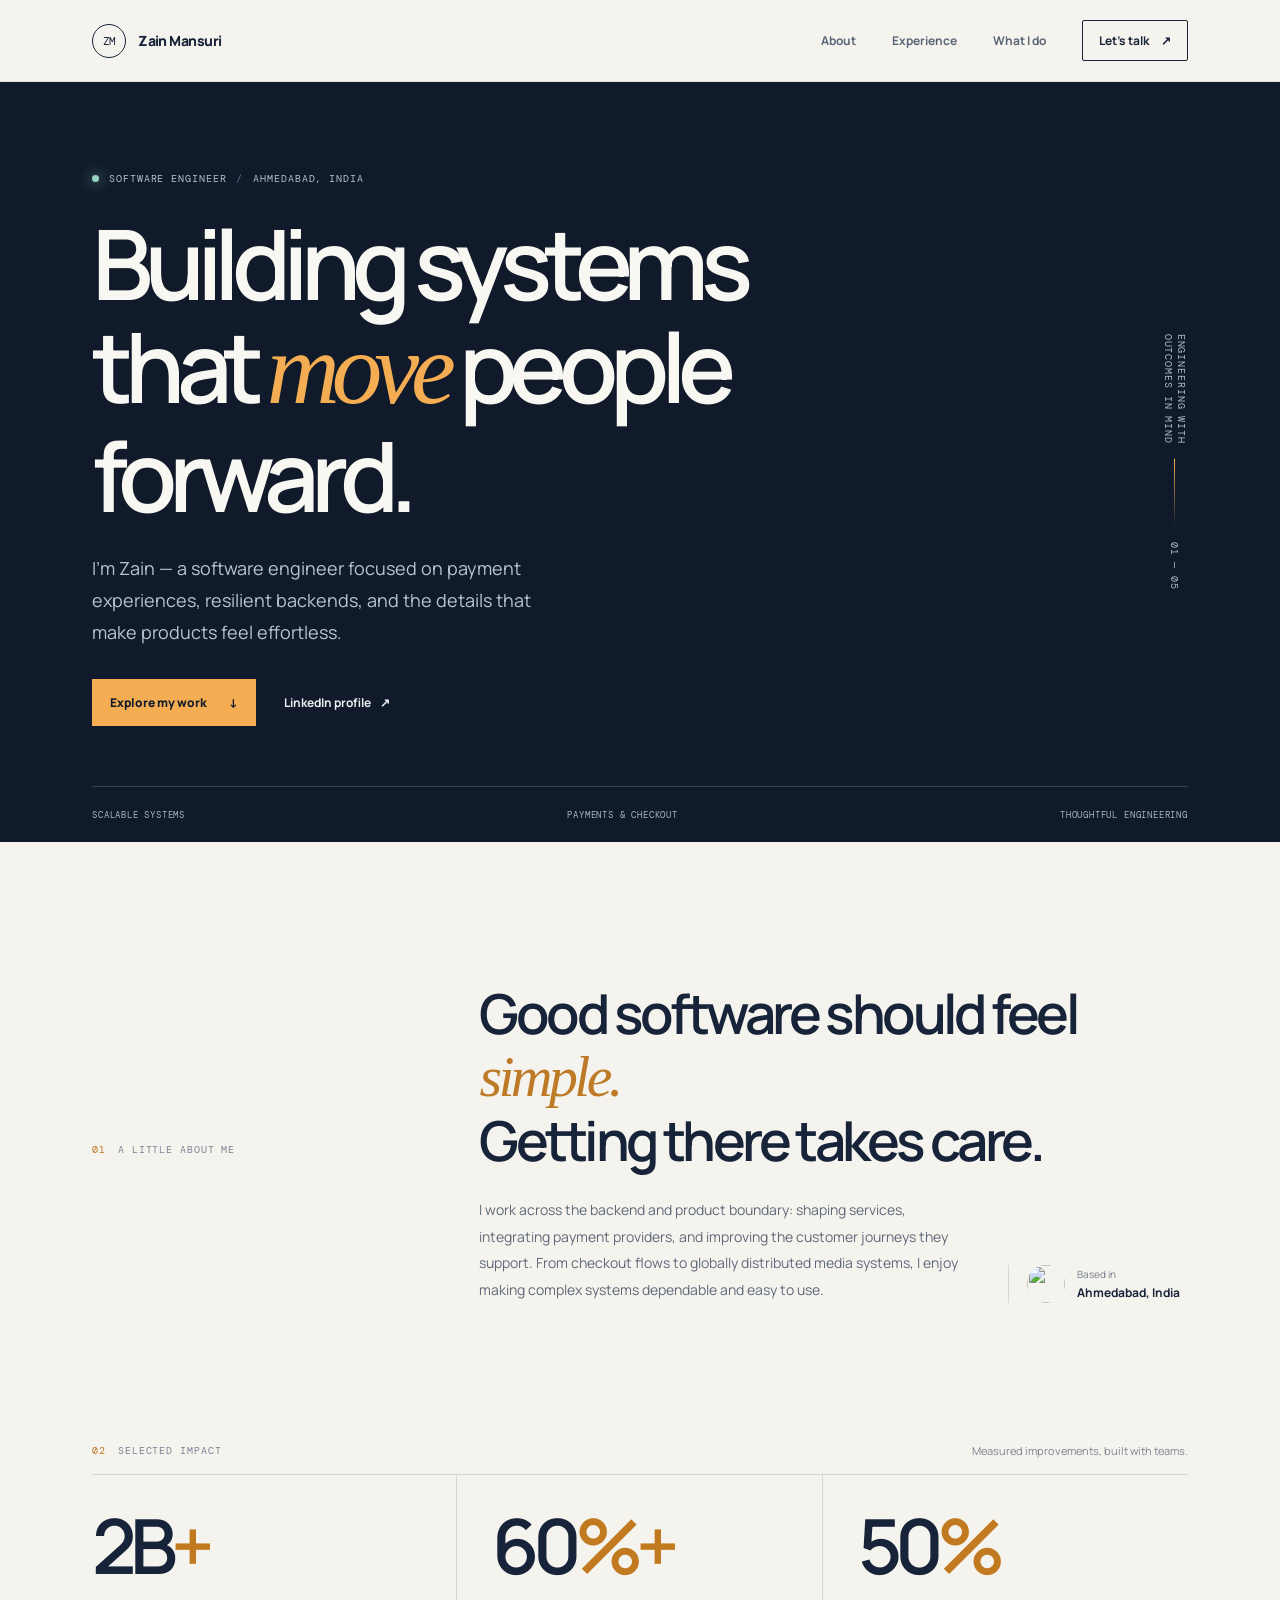
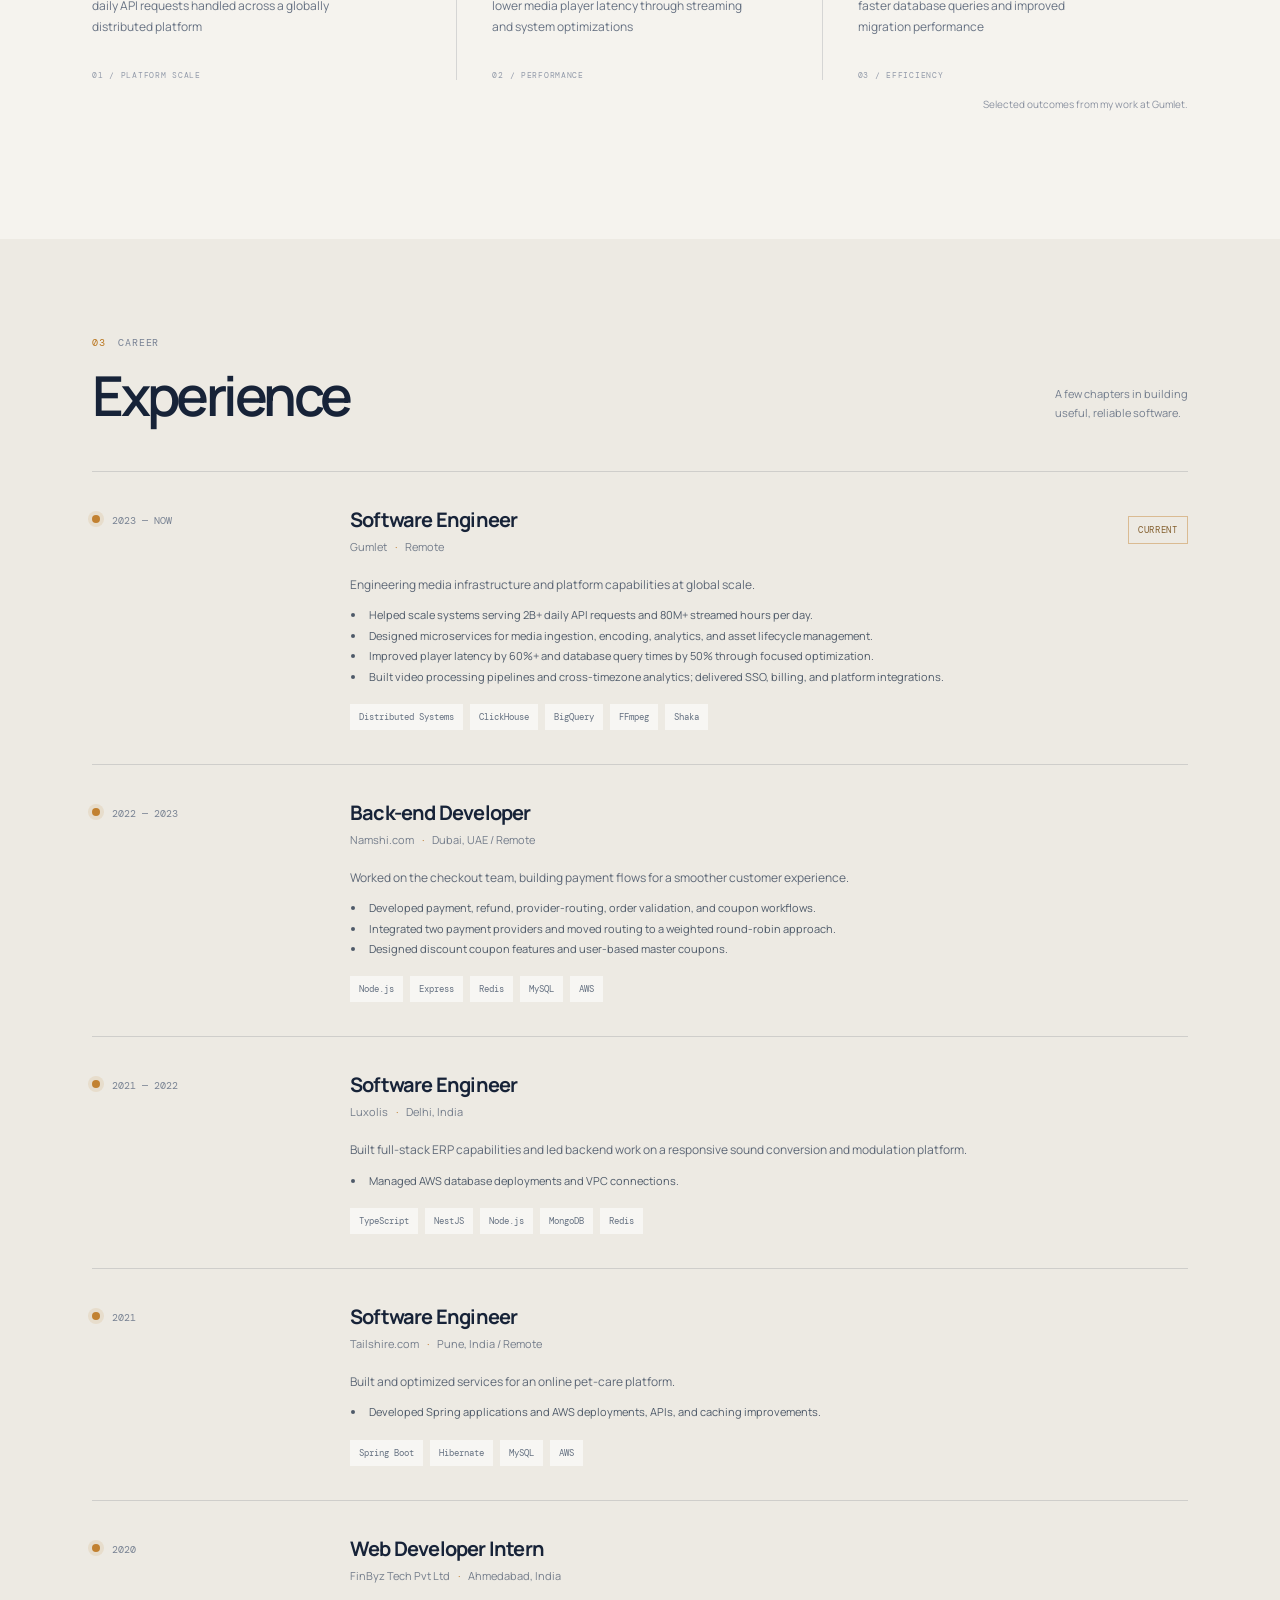
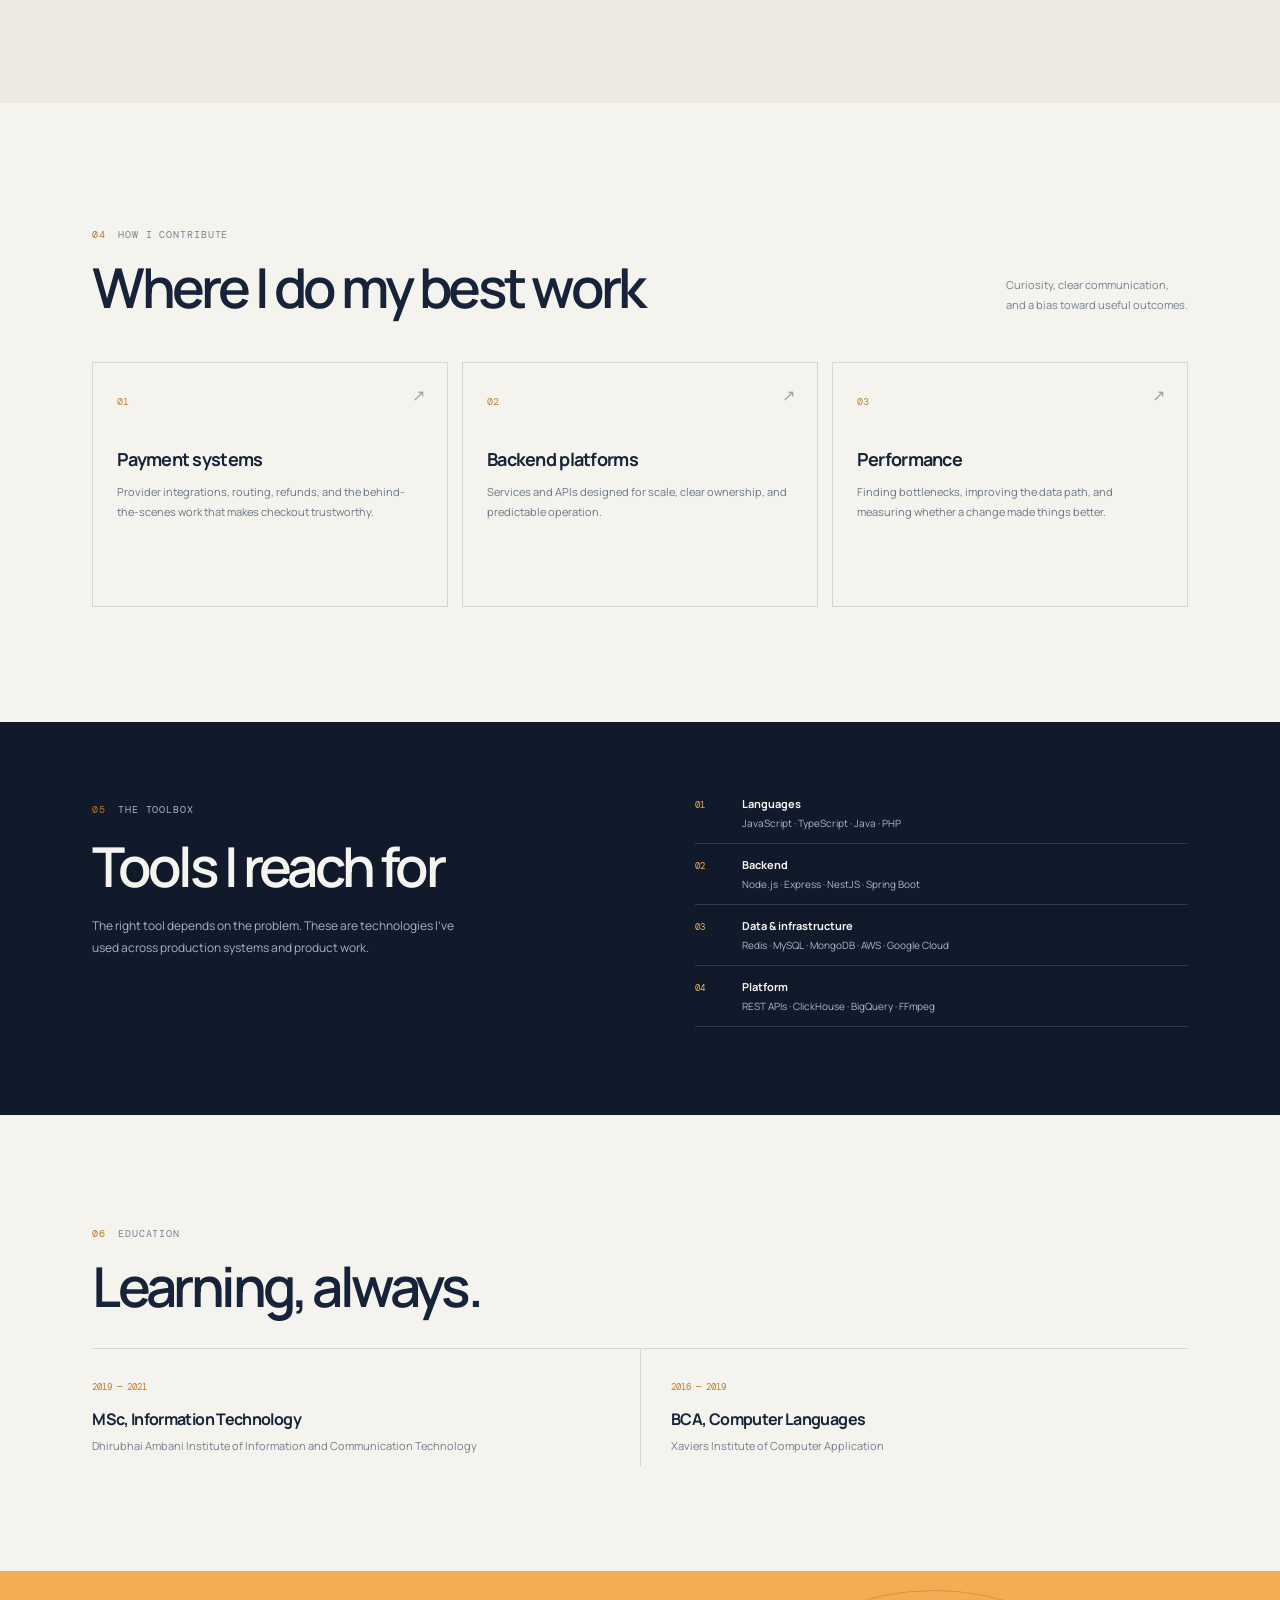
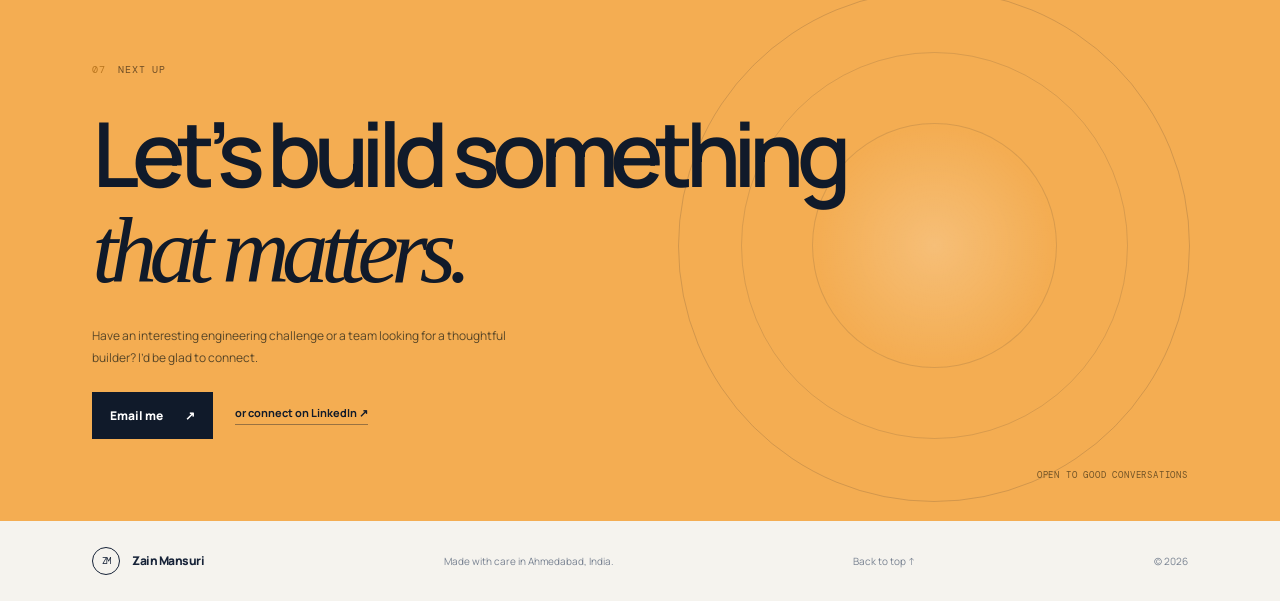
==== index.html @ dd0c5d72 "initial" ====
<!doctype html>
<html lang="en">
<head>
  <meta charset="utf-8">
  <meta name="viewport" content="width=device-width, initial-scale=1">
  <meta name="theme-color" content="#101a2a">
  <meta name="description" content="Zain Mansuri is a software engineer specializing in payment systems, checkout experiences, and scalable backend platforms.">
  <title>Zain Mansuri — Software Engineer</title>
  <link rel="preconnect" href="https://fonts.googleapis.com">
  <link rel="preconnect" href="https://fonts.gstatic.com" crossorigin>
  <link href="https://fonts.googleapis.com/css2?family=DM+Mono:wght@400;500&family=Manrope:wght@400;500;600;700;800&display=swap" rel="stylesheet">
  <link rel="stylesheet" href="style.css">
  <script src="script.js" defer></script>
</head>
<body>
  <a class="skip-link" href="#main">Skip to content</a>
  <header class="site-header">
    <a class="wordmark" href="#home" aria-label="Zain Mansuri, home"><span class="wordmark-mark">ZM</span><span>Zain Mansuri</span></a>
    <button class="menu-toggle" type="button" aria-label="Open navigation" aria-expanded="false" aria-controls="site-nav"><span></span><span></span></button>
    <nav class="site-nav" id="site-nav" aria-label="Main navigation">
      <a href="#about">About</a><a href="#experience">Experience</a><a href="#focus">What I do</a><a class="nav-contact" href="#contact">Let’s talk <span aria-hidden="true">↗</span></a>
    </nav>
  </header>

  <main id="main">
    <section class="hero" id="home">
      <div class="hero-art" aria-hidden="true"></div>
      <div class="hero-copy">
        <p class="eyebrow"><span class="status-dot"></span> SOFTWARE ENGINEER <span class="eyebrow-divider">/</span> AHMEDABAD, INDIA</p>
        <h1>Building systems<br>that <span class="accent-word">move</span> people<br>forward.</h1>
        <p class="hero-intro">I’m Zain — a software engineer focused on payment experiences, resilient backends, and the details that make products feel effortless.</p>
        <div class="hero-actions"><a class="button button-primary" href="#experience">Explore my work <span aria-hidden="true">↓</span></a><a class="text-link" href="https://www.linkedin.com/in/mansuri-zain/" target="_blank" rel="noreferrer">LinkedIn profile <span aria-hidden="true">↗</span></a></div>
      </div>
      <div class="hero-side-note" aria-hidden="true"><span>ENGINEERING WITH<br>OUTCOMES IN MIND</span><i></i><span>01 — 05</span></div>
      <div class="hero-bottom"><span>SCALABLE SYSTEMS</span><span>PAYMENTS & CHECKOUT</span><span>THOUGHTFUL ENGINEERING</span></div>
    </section>

    <section class="intro-section section-wrap" id="about">
      <div class="section-label"><span>01</span> A LITTLE ABOUT ME</div>
      <div class="intro-content">
        <h2>Good software should feel <span>simple.</span><br>Getting there takes care.</h2>
        <div class="intro-lower"><p>I work across the backend and product boundary: shaping services, integrating payment providers, and improving the customer journeys they support. From checkout flows to globally distributed media systems, I enjoy making complex systems dependable and easy to use.</p><div class="location-card"><img class="avatar-icon" src="images/avatar.svg" alt=""><span class="location-icon" aria-hidden="true">⌖</span><span>Based in<br><strong>Ahmedabad, India</strong></span></div></div>
      </div>
    </section>

    <section class="impact-section section-wrap" aria-label="Selected impact">
      <div class="impact-heading"><span class="section-label"><span>02</span> SELECTED IMPACT</span><span class="impact-caption">Measured improvements, built with teams.</span></div>
      <div class="impact-grid">
        <article class="impact-card"><span class="impact-number">2B<span>+</span></span><p>daily API requests handled across a globally distributed platform</p><span class="impact-index">01 / PLATFORM SCALE</span></article>
        <article class="impact-card"><span class="impact-number">60<span>%+</span></span><p>lower media player latency through streaming and system optimizations</p><span class="impact-index">02 / PERFORMANCE</span></article>
        <article class="impact-card"><span class="impact-number">50<span>%</span></span><p>faster database queries and improved migration performance</p><span class="impact-index">03 / EFFICIENCY</span></article>
      </div>
      <p class="impact-footnote">Selected outcomes from my work at Gumlet.</p>
    </section>

    <section class="experience-section section-wrap" id="experience">
      <div class="section-heading"><div><span class="section-label"><span>03</span> CAREER</span><h2>Experience</h2></div><p>A few chapters in building<br>useful, reliable software.</p></div>
      <div class="timeline">
        <article class="role-card role-current reveal"><div class="role-date"><span class="timeline-dot"></span>2023 — NOW</div><div class="role-main"><div class="role-title-row"><div><h3>Software Engineer</h3><p class="role-company">Gumlet <span>·</span> Remote</p></div><span class="role-tag">CURRENT</span></div><p class="role-summary">Engineering media infrastructure and platform capabilities at global scale.</p><ul><li>Helped scale systems serving 2B+ daily API requests and 80M+ streamed hours per day.</li><li>Designed microservices for media ingestion, encoding, analytics, and asset lifecycle management.</li><li>Improved player latency by 60%+ and database query times by 50% through focused optimization.</li><li>Built video processing pipelines and cross-timezone analytics; delivered SSO, billing, and platform integrations.</li></ul><div class="tag-list"><span>Distributed Systems</span><span>ClickHouse</span><span>BigQuery</span><span>FFmpeg</span><span>Shaka</span></div></div></article>
        <article class="role-card reveal"><div class="role-date"><span class="timeline-dot"></span>2022 — 2023</div><div class="role-main"><div class="role-title-row"><div><h3>Back-end Developer</h3><p class="role-company">Namshi.com <span>·</span> Dubai, UAE / Remote</p></div></div><p class="role-summary">Worked on the checkout team, building payment flows for a smoother customer experience.</p><ul><li>Developed payment, refund, provider-routing, order validation, and coupon workflows.</li><li>Integrated two payment providers and moved routing to a weighted round-robin approach.</li><li>Designed discount coupon features and user-based master coupons.</li></ul><div class="tag-list"><span>Node.js</span><span>Express</span><span>Redis</span><span>MySQL</span><span>AWS</span></div></div></article>
        <article class="role-card reveal"><div class="role-date"><span class="timeline-dot"></span>2021 — 2022</div><div class="role-main"><div class="role-title-row"><div><h3>Software Engineer</h3><p class="role-company">Luxolis <span>·</span> Delhi, India</p></div></div><p class="role-summary">Built full-stack ERP capabilities and led backend work on a responsive sound conversion and modulation platform.</p><ul><li>Managed AWS database deployments and VPC connections.</li></ul><div class="tag-list"><span>TypeScript</span><span>NestJS</span><span>Node.js</span><span>MongoDB</span><span>Redis</span></div></div></article>
        <article class="role-card reveal"><div class="role-date"><span class="timeline-dot"></span>2021</div><div class="role-main"><div class="role-title-row"><div><h3>Software Engineer</h3><p class="role-company">Tailshire.com <span>·</span> Pune, India / Remote</p></div></div><p class="role-summary">Built and optimized services for an online pet-care platform.</p><ul><li>Developed Spring applications and AWS deployments, APIs, and caching improvements.</li></ul><div class="tag-list"><span>Spring Boot</span><span>Hibernate</span><span>MySQL</span><span>AWS</span></div></div></article>
        <article class="role-card role-last reveal"><div class="role-date"><span class="timeline-dot"></span>2020</div><div class="role-main"><div class="role-title-row"><div><h3>Web Developer Intern</h3><p class="role-company">FinByz Tech Pvt Ltd <span>·</span> Ahmedabad, India</p></div></div></div></article>
      </div>
    </section>

    <section class="focus-section section-wrap" id="focus">
      <div class="section-heading"><div><span class="section-label"><span>04</span> HOW I CONTRIBUTE</span><h2>Where I do my best work</h2></div><p>Curiosity, clear communication,<br>and a bias toward useful outcomes.</p></div>
      <div class="focus-grid">
        <article class="focus-card reveal"><span class="focus-icon">01</span><h3>Payment systems</h3><p>Provider integrations, routing, refunds, and the behind-the-scenes work that makes checkout trustworthy.</p><span class="focus-arrow" aria-hidden="true">↗</span></article>
        <article class="focus-card reveal"><span class="focus-icon">02</span><h3>Backend platforms</h3><p>Services and APIs designed for scale, clear ownership, and predictable operation.</p><span class="focus-arrow" aria-hidden="true">↗</span></article>
        <article class="focus-card reveal"><span class="focus-icon">03</span><h3>Performance</h3><p>Finding bottlenecks, improving the data path, and measuring whether a change made things better.</p><span class="focus-arrow" aria-hidden="true">↗</span></article>
      </div>
    </section>

    <section class="toolbox-section section-wrap">
      <div class="toolbox-copy"><span class="section-label"><span>05</span> THE TOOLBOX</span><h2>Tools I reach for</h2><p>The right tool depends on the problem. These are technologies I’ve used across production systems and product work.</p></div>
      <div class="toolbox-list"><div><span>01</span><strong>Languages</strong><p>JavaScript · TypeScript · Java · PHP</p></div><div><span>02</span><strong>Backend</strong><p>Node.js · Express · NestJS · Spring Boot</p></div><div><span>03</span><strong>Data & infrastructure</strong><p>Redis · MySQL · MongoDB · AWS · Google Cloud</p></div><div><span>04</span><strong>Platform</strong><p>REST APIs · ClickHouse · BigQuery · FFmpeg</p></div></div>
    </section>

    <section class="education-section section-wrap"><div class="section-heading"><div><span class="section-label"><span>06</span> EDUCATION</span><h2>Learning, always.</h2></div></div><div class="education-grid"><article><span class="education-years">2019 — 2021</span><h3>MSc, Information Technology</h3><p>Dhirubhai Ambani Institute of Information and Communication Technology</p></article><article><span class="education-years">2016 — 2019</span><h3>BCA, Computer Languages</h3><p>Xaviers Institute of Computer Application</p></article></div></section>

    <section class="contact-section section-wrap" id="contact"><div class="contact-orbit" aria-hidden="true"></div><span class="section-label"><span>07</span> NEXT UP</span><h2>Let’s build something<br><span>that matters.</span></h2><p>Have an interesting engineering challenge or a team looking for a thoughtful builder? I’d be glad to connect.</p><div class="contact-actions"><a class="button button-light" href="mailto:zainmansuri7@outlook.com">Email me <span aria-hidden="true">↗</span></a><a class="contact-linkedin" href="https://www.linkedin.com/in/mansuri-zain/" target="_blank" rel="noreferrer">or connect on LinkedIn ↗</a></div><span class="contact-note">OPEN TO GOOD CONVERSATIONS</span></section>
  </main>
  <footer class="site-footer"><a class="wordmark" href="#home"><span class="wordmark-mark">ZM</span><span>Zain Mansuri</span></a><p>Made with care in Ahmedabad, India.</p><a href="#home" class="back-top">Back to top ↑</a><span class="footer-year">© <span id="year">2026</span></span></footer>
</body>
</html>
---- style.css ----
:root{--ink:#172338;--navy:#101a2a;--navy-2:#19283c;--paper:#f5f3ee;--white:#fff;--muted:#687386;--line:rgba(23,35,56,.14);--amber:#f4ad52;--mint:#99d5c4;--serif:Georgia,'Times New Roman',serif;--sans:'Manrope',Arial,sans-serif;--mono:'DM Mono',monospace;--gutter:clamp(24px,7.2vw,112px);--max:1380px}*{box-sizing:border-box}html{scroll-behavior:smooth;scroll-padding-top:88px}body{margin:0;background:var(--paper);color:var(--ink);font-family:var(--sans);-webkit-font-smoothing:antialiased}a{color:inherit}.skip-link{position:absolute;top:-60px;left:20px;background:var(--white);padding:12px;z-index:50}.skip-link:focus{top:12px}.site-header{height:82px;padding:0 var(--gutter);display:flex;align-items:center;justify-content:space-between;background:rgba(245,243,238,.96);position:sticky;top:0;z-index:20;border-bottom:1px solid rgba(23,35,56,.08);backdrop-filter:blur(12px)}.wordmark{display:inline-flex;align-items:center;gap:12px;text-decoration:none;font-size:14px;font-weight:800;letter-spacing:-.04em}.wordmark-mark{width:34px;height:34px;border:1px solid var(--ink);display:grid;place-items:center;font:11px var(--mono);letter-spacing:-.1em;border-radius:50%}.site-nav{display:flex;align-items:center;gap:36px}.site-nav a{text-decoration:none;font-size:12px;font-weight:700;color:#596476;transition:color .2s}.site-nav a:hover,.text-link:hover{color:#b66c16}.site-nav .nav-contact{color:var(--ink);border:1px solid var(--ink);padding:11px 16px;border-radius:2px}.nav-contact span{margin-left:10px}.menu-toggle{display:none}.hero{background:var(--navy);color:#f8f7f1;min-height:min(760px,calc(100svh - 82px));position:relative;overflow:hidden;display:flex;align-items:center;padding:90px var(--gutter) 116px}.hero-art{position:absolute;inset:0 0 0 49%;background:url('images/hero-art.svg') center/cover no-repeat;opacity:.87;mask-image:linear-gradient(90deg,transparent 0%,#000 20%);pointer-events:none}.hero:after{content:"";position:absolute;inset:0;background:linear-gradient(90deg,var(--navy) 0%,rgba(16,26,42,.96) 37%,rgba(16,26,42,.1) 100%);pointer-events:none}.hero-copy{position:relative;z-index:1;max-width:770px}.eyebrow,.section-label,.impact-index,.hero-bottom,.hero-side-note,.contact-note{font:10px var(--mono);letter-spacing:.09em}.eyebrow{color:#b7c0cb;display:flex;align-items:center;gap:10px;margin:0 0 30px}.status-dot{width:7px;height:7px;background:var(--mint);border-radius:50%;box-shadow:0 0 14px #99d5c4;animation:pulse 2s infinite}.eyebrow-divider{color:#637388}.hero h1{font-size:clamp(54px,7.6vw,104px);line-height:.99;letter-spacing:-.085em;font-weight:600;margin:0;max-width:790px}.accent-word{font:italic 1.04em var(--serif);font-weight:400;color:var(--amber);letter-spacing:-.08em}.hero-intro{color:#bac3d0;font-size:clamp(15px,1.45vw,18px);line-height:1.8;max-width:480px;margin:28px 0 30px}.hero-actions{display:flex;align-items:center;gap:28px}.button{display:inline-flex;align-items:center;gap:22px;text-decoration:none;padding:15px 18px;font-size:12px;font-weight:800;transition:transform .22s,background .22s}.button:hover{transform:translateY(-3px)}.button-primary{color:var(--navy);background:var(--amber)}.button-primary:hover{background:#ffc274}.text-link{font-size:12px;font-weight:700;color:#edf0f2;text-decoration:none}.text-link span{margin-left:7px}.hero-side-note{position:absolute;z-index:2;right:var(--gutter);top:50%;transform:translateY(-50%);color:#aeb8c5;writing-mode:vertical-rl;display:flex;gap:15px;align-items:center}.hero-side-note i{height:68px;width:1px;background:linear-gradient(var(--amber),transparent)}.hero-bottom{position:absolute;left:var(--gutter);right:var(--gutter);bottom:0;border-top:1px solid rgba(255,255,255,.17);height:56px;display:flex;align-items:center;justify-content:space-between;color:#abb6c4;font-size:9px;z-index:3}.section-wrap{padding-left:var(--gutter);padding-right:var(--gutter);max-width:calc(var(--max) + var(--gutter)*2);margin-left:auto;margin-right:auto}.section-label{display:inline-flex;align-items:center;gap:12px;color:#788294}.section-label>span:first-child{color:#ba761f}.intro-section{padding-top:clamp(90px,11vw,150px);padding-bottom:110px;display:grid;grid-template-columns:1fr 2.1fr;gap:50px}.intro-section>.section-label{padding-top:12px}.intro-content h2,.section-heading h2,.toolbox-copy h2{font-size:clamp(34px,4.3vw,58px);line-height:1.12;letter-spacing:-.065em;font-weight:600;margin:0}.intro-content h2 span{font:italic 1.05em var(--serif);color:#bd7a27}.intro-lower{display:grid;grid-template-columns:minmax(0,580px) auto;align-items:end;gap:40px;margin-top:25px}.intro-lower>p{font-size:14px;line-height:1.9;color:#5f6979;margin:0}.location-card{border-left:1px solid var(--line);padding-left:18px;display:flex;align-items:center;gap:12px;min-width:180px;color:#727e8d;font-size:10px;line-height:1.7}.avatar-icon{width:38px;height:38px;border-radius:50%;flex:none}.location-icon{display:none}.location-card strong{font-size:12px;color:var(--ink)}.location-icon{font-size:25px;color:#bc7826}.impact-section{padding-top:30px;padding-bottom:clamp(82px,10vw,128px)}.impact-heading{display:flex;align-items:center;justify-content:space-between;border-bottom:1px solid var(--line);padding-bottom:16px}.impact-caption{font-size:11px;color:#7c8491}.impact-grid{display:grid;grid-template-columns:repeat(3,1fr)}.impact-card{padding:32px 35px 21px 0;min-height:205px;border-right:1px solid var(--line);position:relative}.impact-card+.impact-card{padding-left:35px}.impact-card:last-child{border:0}.impact-number{font-size:clamp(48px,6vw,76px);font-weight:600;letter-spacing:-.09em;line-height:1}.impact-number span{color:#c27a20}.impact-card p{font-size:12px;line-height:1.7;color:#677283;max-width:260px;margin:13px 0 0}.impact-index{position:absolute;bottom:0;left:0;color:#939baa;font-size:8px}.impact-card+.impact-card .impact-index{left:35px}.impact-footnote{text-align:right;font-size:10px;color:#8b92a0;margin:17px 0 0}.experience-section{padding-top:90px;padding-bottom:120px;background:#edeae3;max-width:none}.experience-section>*{max-width:var(--max);margin-left:auto;margin-right:auto}.section-heading{display:flex;align-items:end;justify-content:space-between;margin-bottom:44px}.section-heading h2{margin-top:14px}.section-heading>p{font-size:11px;line-height:1.8;color:#747e8e;margin:0 0 4px}.timeline{border-top:1px solid var(--line)}.role-card{display:grid;grid-template-columns:minmax(140px,.68fr) 2.5fr;gap:30px;padding:34px 0;border-bottom:1px solid var(--line)}.role-date{font:10px var(--mono);color:#798393;display:flex;align-items:flex-start;gap:12px;padding-top:8px}.timeline-dot{width:8px;height:8px;display:block;background:#c28130;border-radius:50%;box-shadow:0 0 0 4px rgba(194,129,48,.13);margin-top:1px}.role-title-row{display:flex;align-items:center;justify-content:space-between}.role-title-row h3,.education-grid h3{font-size:20px;letter-spacing:-.04em;margin:0;font-weight:700}.role-company{margin:6px 0 0;color:#747d8b;font-size:11px}.role-company span{padding:0 6px;color:#bc7b2c}.role-tag{font:9px var(--mono);letter-spacing:.08em;color:#84602f;border:1px solid rgba(194,129,48,.45);padding:7px 9px}.role-summary{font-size:12px;color:#5e6877;margin:21px 0 10px;line-height:1.7}.role-main ul{padding-left:16px;margin:0;color:#4e5a69;font-size:11px;line-height:1.85}.role-main li{padding-left:3px}.tag-list{display:flex;flex-wrap:wrap;gap:7px;margin-top:17px}.tag-list span{font:9px var(--mono);color:#657181;background:rgba(255,255,255,.57);padding:7px 9px}.role-last{padding-bottom:0;border-bottom:0}.focus-section{padding-top:118px;padding-bottom:115px}.focus-grid{display:grid;grid-template-columns:repeat(3,1fr);gap:14px}.focus-card{min-height:245px;padding:25px 24px;border:1px solid var(--line);position:relative;transition:transform .25s,border-color .25s,background .25s}.focus-card:hover{transform:translateY(-5px);border-color:#c58b48;background:rgba(255,255,255,.45)}.focus-icon{font:10px var(--mono);color:#c28232}.focus-card h3{font-size:18px;letter-spacing:-.04em;margin:37px 0 10px}.focus-card p{max-width:300px;font-size:11px;color:#697585;line-height:1.8}.focus-arrow{position:absolute;right:22px;top:21px;color:#9ba2ad}.toolbox-section{padding-top:74px;padding-bottom:88px;background:var(--navy);color:#f5f4ef;max-width:none;display:grid;grid-template-columns:1fr 1fr;gap:10%;align-items:start}.toolbox-section>*{max-width:var(--max)}.toolbox-copy .section-label{color:#aab3c0}.toolbox-copy h2{margin-top:18px}.toolbox-copy>p{max-width:390px;color:#aab3c0;font-size:12px;line-height:1.8;margin-top:17px}.toolbox-list>div{display:grid;grid-template-columns:32px 1fr;column-gap:15px;padding:13px 0;border-bottom:1px solid rgba(255,255,255,.14)}.toolbox-list>div:first-child{padding-top:0}.toolbox-list>div>span{grid-row:span 2;color:var(--amber);font:9px var(--mono);padding-top:3px}.toolbox-list strong{font-size:11px}.toolbox-list p{color:#aeb8c6;font-size:10px;margin:5px 0 0}.education-section{padding-top:105px;padding-bottom:105px}.education-section .section-heading{margin-bottom:30px}.education-grid{display:grid;grid-template-columns:1fr 1fr;border-top:1px solid var(--line)}.education-grid article{padding:24px 30px 10px 0}.education-grid article+article{padding-left:30px;border-left:1px solid var(--line)}.education-years{font:9px var(--mono);color:#bd7a27}.education-grid h3{font-size:16px;margin:13px 0 7px}.education-grid p{font-size:11px;line-height:1.7;color:#727d8d;max-width:400px;margin:0}.contact-section{background:var(--amber);color:var(--navy);max-width:none;padding-top:85px;padding-bottom:82px;position:relative;overflow:hidden}.contact-section>*:not(.contact-orbit){position:relative;z-index:1}.contact-section .section-label{color:#6f4e26}.contact-section h2{font-size:clamp(48px,7vw,92px);line-height:.99;letter-spacing:-.085em;font-weight:600;margin:31px 0 21px}.contact-section h2 span{font:italic 1.04em var(--serif);font-weight:400}.contact-section>p{max-width:440px;color:#584627;font-size:12px;line-height:1.8;margin-bottom:23px}.button-light{background:var(--navy);color:var(--white)}.button-light:hover{background:#263951}.contact-actions{display:flex;align-items:center;gap:22px}.contact-linkedin{font-size:11px;font-weight:700;text-decoration:none;border-bottom:1px solid rgba(16,26,42,.4);padding-bottom:4px}.contact-linkedin:hover{border-color:var(--navy)}.contact-note{position:absolute!important;right:var(--gutter);bottom:40px;font-size:9px;color:#715326}.contact-orbit{position:absolute;width:clamp(260px,40vw,560px);height:clamp(260px,40vw,560px);border:1px solid rgba(16,26,42,.15);border-radius:50%;right:7%;top:50%;transform:translateY(-50%)}.contact-orbit:before,.contact-orbit:after{content:"";position:absolute;border:1px solid rgba(16,26,42,.12);border-radius:50%;inset:12%}.contact-orbit:after{inset:26%;background:radial-gradient(circle,rgba(255,255,255,.22),transparent 70%)}.site-footer{padding:22px var(--gutter);display:flex;align-items:center;justify-content:space-between;background:var(--paper);min-height:80px}.site-footer p,.site-footer .back-top,.footer-year{font-size:10px;color:#788291}.site-footer .back-top{text-decoration:none}.site-footer .wordmark{font-size:12px}.site-footer .wordmark-mark{width:28px;height:28px;font-size:9px}.reveal{opacity:0;transform:translateY(18px);transition:opacity .7s ease,transform .7s cubic-bezier(.2,.7,.2,1)}.reveal.is-visible{opacity:1;transform:translateY(0)}@keyframes pulse{50%{box-shadow:0 0 0 7px rgba(153,213,196,.08),0 0 18px #99d5c4}}@media(min-width:1381px){.section-wrap:not(.experience-section):not(.toolbox-section):not(.contact-section){padding-left:max(var(--gutter),calc((100vw - var(--max))/2));padding-right:max(var(--gutter),calc((100vw - var(--max))/2))}}@media(max-width:760px){.site-header{height:70px}.site-nav{display:none;position:absolute;left:0;right:0;top:69px;background:var(--paper);padding:18px var(--gutter) 24px;border-bottom:1px solid var(--line);align-items:stretch;gap:0;flex-direction:column}.site-nav.is-open{display:flex}.site-nav a{padding:13px 0}.site-nav .nav-contact{margin-top:8px;text-align:center;padding:12px}.menu-toggle{display:flex;width:40px;height:40px;border:0;background:none;flex-direction:column;justify-content:center;gap:6px;padding:8px}.menu-toggle span{height:1px;width:22px;background:var(--ink);transition:transform .2s}.menu-toggle[aria-expanded=true] span:first-child{transform:translateY(3.5px) rotate(45deg)}.menu-toggle[aria-expanded=true] span:last-child{transform:translateY(-3.5px) rotate(-45deg)}.hero{min-height:690px;min-height:min(760px,calc(100svh - 70px));padding-top:75px;padding-bottom:100px}.hero-art{inset:18% 0 0 22%;opacity:.48;mask-image:linear-gradient(90deg,transparent,#000 50%)}.hero:after{background:linear-gradient(90deg,var(--navy) 0%,rgba(16,26,42,.86) 58%,rgba(16,26,42,.37) 100%)}.hero h1{font-size:clamp(51px,11vw,76px)}.hero-intro{max-width:430px}.hero-side-note{display:none}.hero-bottom{font-size:7px;gap:12px}.intro-section{grid-template-columns:1fr;gap:26px;padding-top:76px;padding-bottom:76px}.intro-lower{grid-template-columns:1fr;gap:22px}.location-card{border-left:0;border-top:1px solid var(--line);padding:15px 0 0}.impact-section{padding-bottom:80px}.impact-heading{align-items:flex-start;gap:20px;flex-direction:column}.impact-grid{grid-template-columns:1fr}.impact-card,.impact-card+.impact-card{min-height:auto;padding:23px 0 28px;border-right:0;border-bottom:1px solid var(--line)}.impact-number{font-size:56px}.impact-index,.impact-card+.impact-card .impact-index{left:auto;right:0;bottom:28px}.impact-footnote{text-align:left}.experience-section{padding-top:72px;padding-bottom:82px}.section-heading{align-items:flex-start;gap:15px;flex-direction:column;margin-bottom:32px}.section-heading>p br{display:none}.role-card{grid-template-columns:1fr;gap:12px;padding:24px 0}.role-date{padding:0}.role-title-row h3{font-size:18px}.role-summary{margin-top:15px}.focus-section{padding-top:80px;padding-bottom:80px}.focus-grid{grid-template-columns:1fr}.focus-card{min-height:200px}.focus-card h3{margin-top:25px}.toolbox-section{grid-template-columns:1fr;gap:28px;padding-top:70px;padding-bottom:72px}.education-section{padding-top:78px;padding-bottom:78px}.education-grid{grid-template-columns:1fr}.education-grid article{padding:20px 0}.education-grid article+article{border-left:0;border-top:1px solid var(--line);padding-left:0}.contact-section{padding-top:70px;padding-bottom:80px}.contact-section h2{font-size:clamp(48px,10vw,72px)}.contact-orbit{right:-44%;opacity:.65}.contact-actions{align-items:flex-start;flex-direction:column;gap:15px}.contact-note{right:var(--gutter);bottom:24px;font-size:7px}.site-footer{display:grid;grid-template-columns:1fr auto;gap:10px}.site-footer p{grid-row:2;margin:0}.site-footer .back-top{grid-column:2;grid-row:1}.footer-year{grid-column:2;grid-row:2;text-align:right}}@media(prefers-reduced-motion:reduce){*,*::before,*::after{scroll-behavior:auto!important;animation-duration:.01ms!important;animation-iteration-count:1!important;transition-duration:.01ms!important}.reveal{opacity:1;transform:none}}
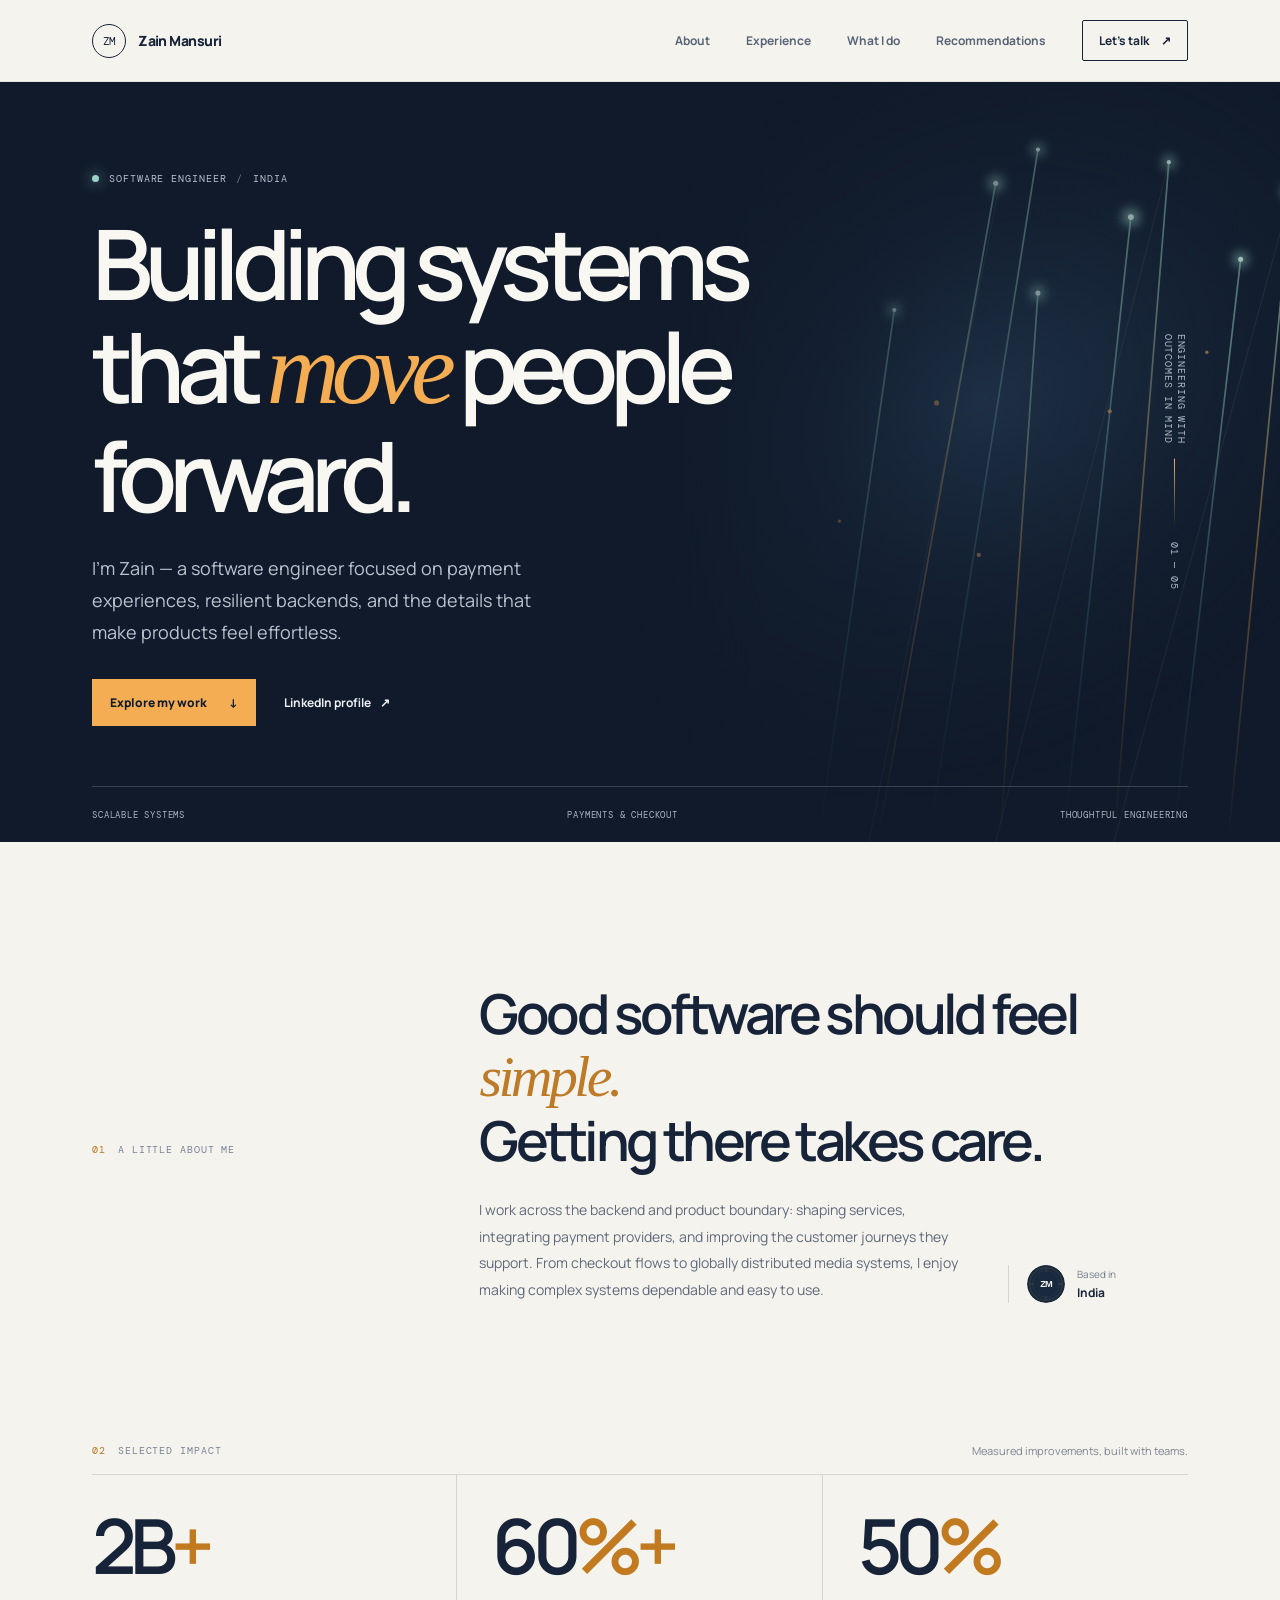
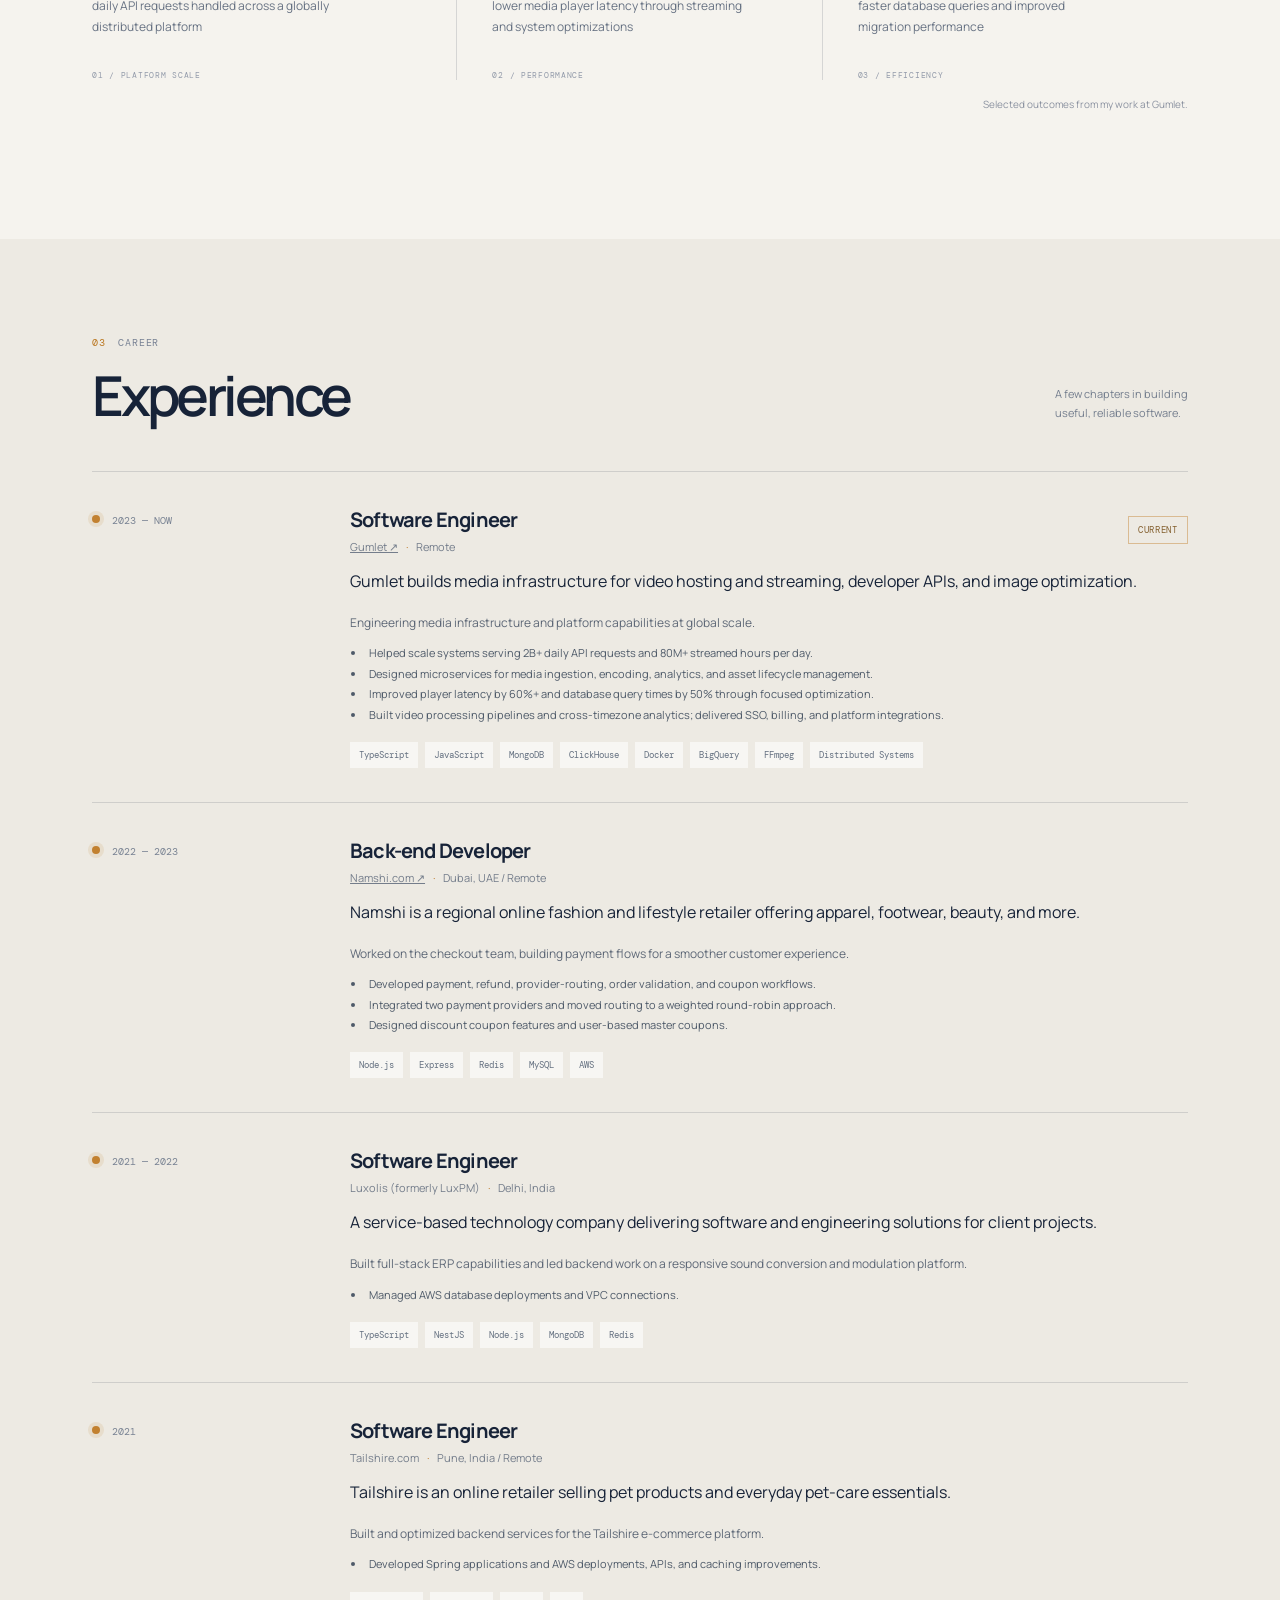
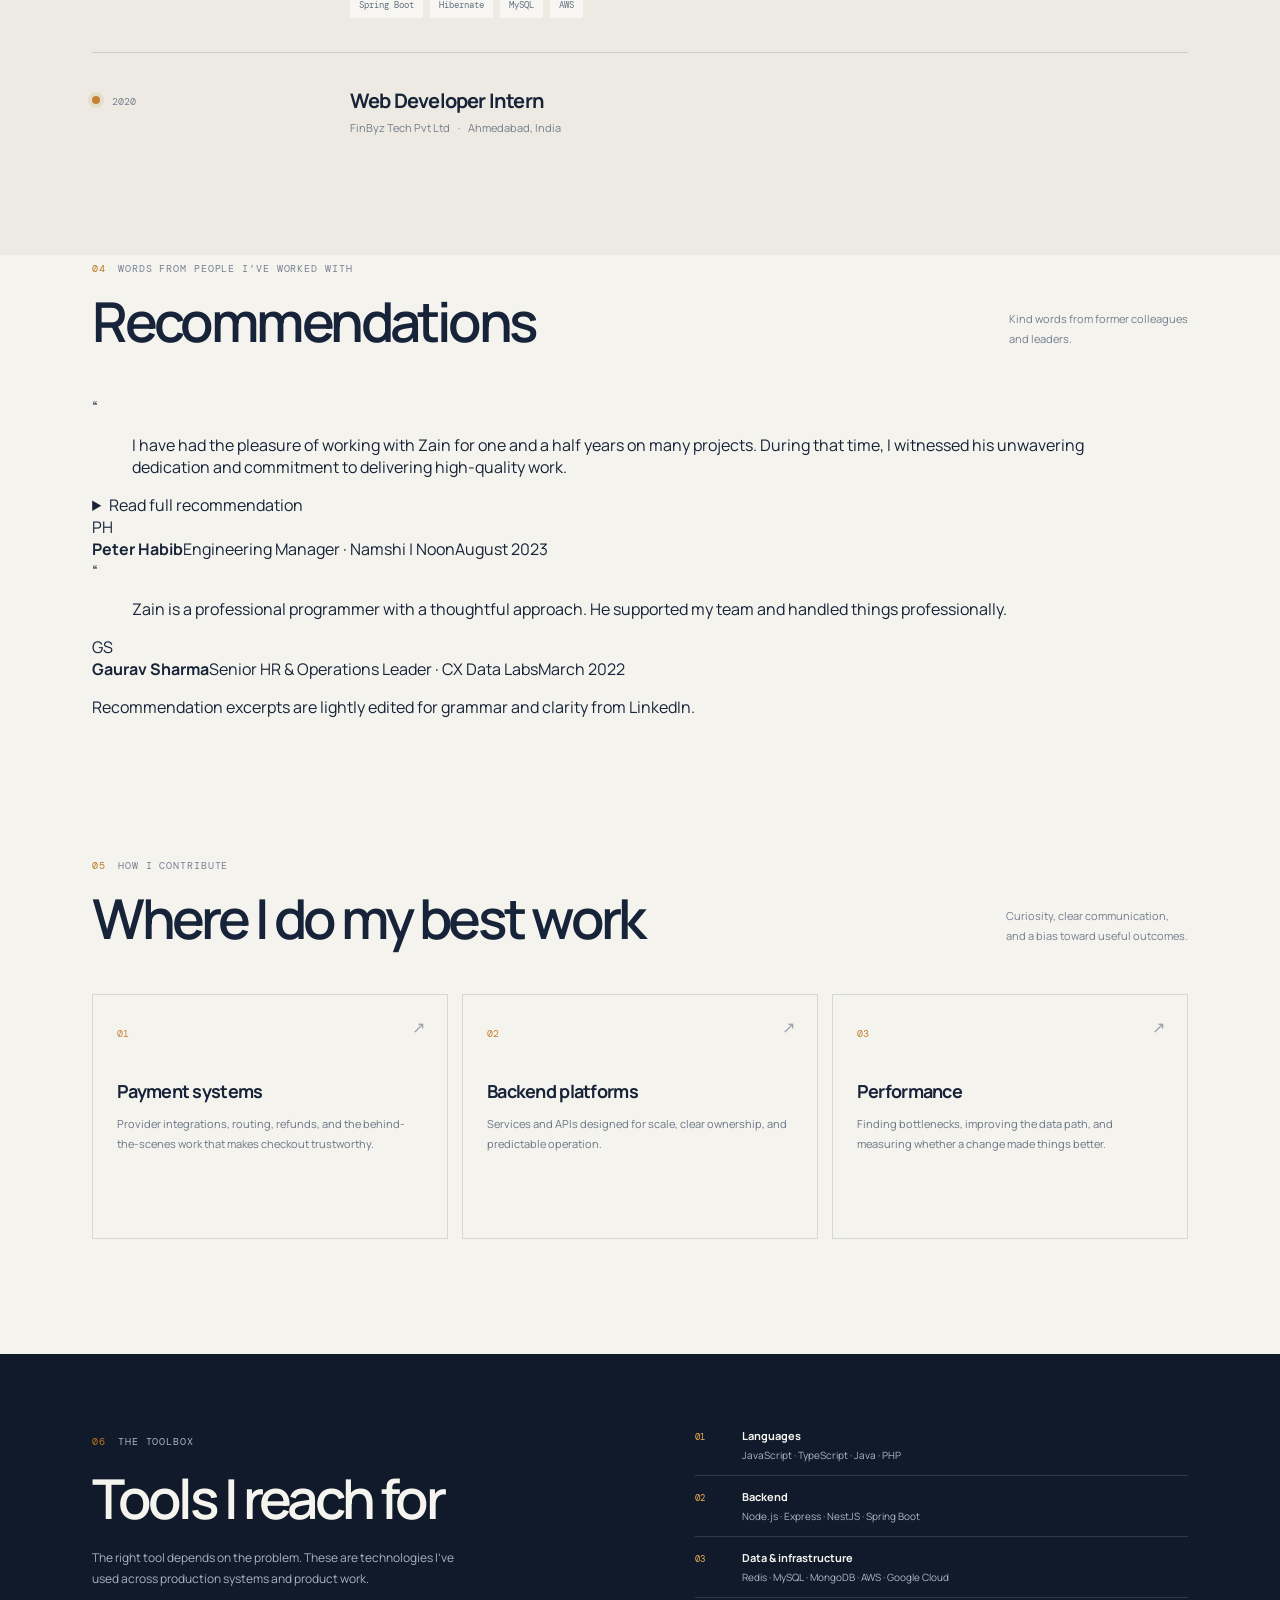
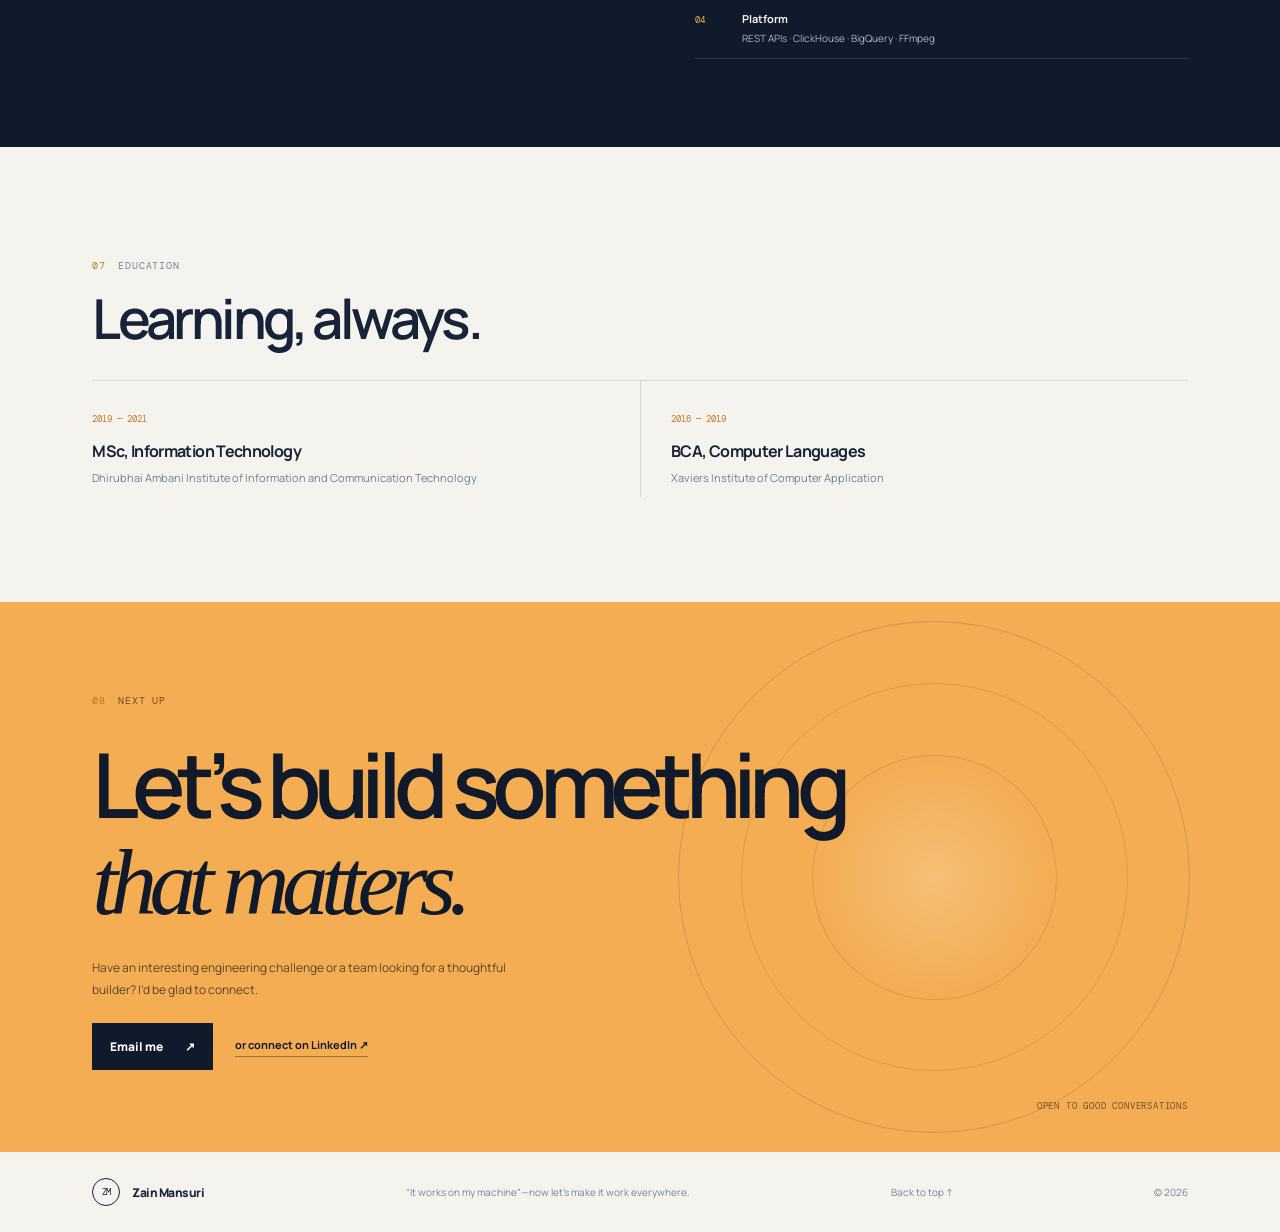
==== commit d1339ba8: "Update index.html" ====
--- a/index.html
+++ b/index.html
@@ -18,7 +18,7 @@
     <a class="wordmark" href="#home" aria-label="Zain Mansuri, home"><span class="wordmark-mark">ZM</span><span>Zain Mansuri</span></a>
     <button class="menu-toggle" type="button" aria-label="Open navigation" aria-expanded="false" aria-controls="site-nav"><span></span><span></span></button>
     <nav class="site-nav" id="site-nav" aria-label="Main navigation">
-      <a href="#about">About</a><a href="#experience">Experience</a><a href="#focus">What I do</a><a class="nav-contact" href="#contact">Let’s talk <span aria-hidden="true">↗</span></a>
+      <a href="#about">About</a><a href="#experience">Experience</a><a href="#focus">What I do</a><a href="#recommendations">Recommendations</a><a class="nav-contact" href="#contact">Let’s talk <span aria-hidden="true">↗</span></a>
     </nav>
   </header>
 
@@ -26,7 +26,7 @@
     <section class="hero" id="home">
       <div class="hero-art" aria-hidden="true"></div>
       <div class="hero-copy">
-        <p class="eyebrow"><span class="status-dot"></span> SOFTWARE ENGINEER <span class="eyebrow-divider">/</span> AHMEDABAD, INDIA</p>
+        <p class="eyebrow"><span class="status-dot"></span> SOFTWARE ENGINEER <span class="eyebrow-divider">/</span> INDIA</p>
         <h1>Building systems<br>that <span class="accent-word">move</span> people<br>forward.</h1>
         <p class="hero-intro">I’m Zain — a software engineer focused on payment experiences, resilient backends, and the details that make products feel effortless.</p>
         <div class="hero-actions"><a class="button button-primary" href="#experience">Explore my work <span aria-hidden="true">↓</span></a><a class="text-link" href="https://www.linkedin.com/in/mansuri-zain/" target="_blank" rel="noreferrer">LinkedIn profile <span aria-hidden="true">↗</span></a></div>
@@ -39,7 +39,7 @@
       <div class="section-label"><span>01</span> A LITTLE ABOUT ME</div>
       <div class="intro-content">
         <h2>Good software should feel <span>simple.</span><br>Getting there takes care.</h2>
-        <div class="intro-lower"><p>I work across the backend and product boundary: shaping services, integrating payment providers, and improving the customer journeys they support. From checkout flows to globally distributed media systems, I enjoy making complex systems dependable and easy to use.</p><div class="location-card"><img class="avatar-icon" src="images/avatar.svg" alt=""><span class="location-icon" aria-hidden="true">⌖</span><span>Based in<br><strong>Ahmedabad, India</strong></span></div></div>
+        <div class="intro-lower"><p>I work across the backend and product boundary: shaping services, integrating payment providers, and improving the customer journeys they support. From checkout flows to globally distributed media systems, I enjoy making complex systems dependable and easy to use.</p><div class="location-card"><img class="avatar-icon" src="images/avatar.svg" alt=""><span class="location-icon" aria-hidden="true">⌖</span><span>Based in<br><strong>India</strong></span></div></div>
       </div>
     </section>
 
@@ -56,16 +56,25 @@
     <section class="experience-section section-wrap" id="experience">
       <div class="section-heading"><div><span class="section-label"><span>03</span> CAREER</span><h2>Experience</h2></div><p>A few chapters in building<br>useful, reliable software.</p></div>
       <div class="timeline">
-        <article class="role-card role-current reveal"><div class="role-date"><span class="timeline-dot"></span>2023 — NOW</div><div class="role-main"><div class="role-title-row"><div><h3>Software Engineer</h3><p class="role-company">Gumlet <span>·</span> Remote</p></div><span class="role-tag">CURRENT</span></div><p class="role-summary">Engineering media infrastructure and platform capabilities at global scale.</p><ul><li>Helped scale systems serving 2B+ daily API requests and 80M+ streamed hours per day.</li><li>Designed microservices for media ingestion, encoding, analytics, and asset lifecycle management.</li><li>Improved player latency by 60%+ and database query times by 50% through focused optimization.</li><li>Built video processing pipelines and cross-timezone analytics; delivered SSO, billing, and platform integrations.</li></ul><div class="tag-list"><span>Distributed Systems</span><span>ClickHouse</span><span>BigQuery</span><span>FFmpeg</span><span>Shaka</span></div></div></article>
-        <article class="role-card reveal"><div class="role-date"><span class="timeline-dot"></span>2022 — 2023</div><div class="role-main"><div class="role-title-row"><div><h3>Back-end Developer</h3><p class="role-company">Namshi.com <span>·</span> Dubai, UAE / Remote</p></div></div><p class="role-summary">Worked on the checkout team, building payment flows for a smoother customer experience.</p><ul><li>Developed payment, refund, provider-routing, order validation, and coupon workflows.</li><li>Integrated two payment providers and moved routing to a weighted round-robin approach.</li><li>Designed discount coupon features and user-based master coupons.</li></ul><div class="tag-list"><span>Node.js</span><span>Express</span><span>Redis</span><span>MySQL</span><span>AWS</span></div></div></article>
-        <article class="role-card reveal"><div class="role-date"><span class="timeline-dot"></span>2021 — 2022</div><div class="role-main"><div class="role-title-row"><div><h3>Software Engineer</h3><p class="role-company">Luxolis <span>·</span> Delhi, India</p></div></div><p class="role-summary">Built full-stack ERP capabilities and led backend work on a responsive sound conversion and modulation platform.</p><ul><li>Managed AWS database deployments and VPC connections.</li></ul><div class="tag-list"><span>TypeScript</span><span>NestJS</span><span>Node.js</span><span>MongoDB</span><span>Redis</span></div></div></article>
-        <article class="role-card reveal"><div class="role-date"><span class="timeline-dot"></span>2021</div><div class="role-main"><div class="role-title-row"><div><h3>Software Engineer</h3><p class="role-company">Tailshire.com <span>·</span> Pune, India / Remote</p></div></div><p class="role-summary">Built and optimized services for an online pet-care platform.</p><ul><li>Developed Spring applications and AWS deployments, APIs, and caching improvements.</li></ul><div class="tag-list"><span>Spring Boot</span><span>Hibernate</span><span>MySQL</span><span>AWS</span></div></div></article>
+        <article class="role-card role-current reveal"><div class="role-date"><span class="timeline-dot"></span>2023 — NOW</div><div class="role-main"><div class="role-title-row"><div><h3>Software Engineer</h3><p class="role-company"><a class="company-link" href="https://www.gumlet.com/" target="_blank" rel="noreferrer">Gumlet ↗</a> <span>·</span> Remote</p></div><span class="role-tag">CURRENT</span></div><p class="company-info">Gumlet builds media infrastructure for video hosting and streaming, developer APIs, and image optimization.</p><p class="role-summary">Engineering media infrastructure and platform capabilities at global scale.</p><ul><li>Helped scale systems serving 2B+ daily API requests and 80M+ streamed hours per day.</li><li>Designed microservices for media ingestion, encoding, analytics, and asset lifecycle management.</li><li>Improved player latency by 60%+ and database query times by 50% through focused optimization.</li><li>Built video processing pipelines and cross-timezone analytics; delivered SSO, billing, and platform integrations.</li></ul><div class="tag-list"><span>TypeScript</span><span>JavaScript</span><span>MongoDB</span><span>ClickHouse</span><span>Docker</span><span>BigQuery</span><span>FFmpeg</span><span>Distributed Systems</span></div></div></article>
+        <article class="role-card reveal"><div class="role-date"><span class="timeline-dot"></span>2022 — 2023</div><div class="role-main"><div class="role-title-row"><div><h3>Back-end Developer</h3><p class="role-company"><a class="company-link" href="https://www.namshi.com/" target="_blank" rel="noreferrer">Namshi.com ↗</a> <span>·</span> Dubai, UAE / Remote</p></div></div><p class="company-info">Namshi is a regional online fashion and lifestyle retailer offering apparel, footwear, beauty, and more.</p><p class="role-summary">Worked on the checkout team, building payment flows for a smoother customer experience.</p><ul><li>Developed payment, refund, provider-routing, order validation, and coupon workflows.</li><li>Integrated two payment providers and moved routing to a weighted round-robin approach.</li><li>Designed discount coupon features and user-based master coupons.</li></ul><div class="tag-list"><span>Node.js</span><span>Express</span><span>Redis</span><span>MySQL</span><span>AWS</span></div></div></article>
+        <article class="role-card reveal"><div class="role-date"><span class="timeline-dot"></span>2021 — 2022</div><div class="role-main"><div class="role-title-row"><div><h3>Software Engineer</h3><p class="role-company">Luxolis (formerly LuxPM) <span>·</span> Delhi, India</p></div></div><p class="company-info">A service-based technology company delivering software and engineering solutions for client projects.</p><p class="role-summary">Built full-stack ERP capabilities and led backend work on a responsive sound conversion and modulation platform.</p><ul><li>Managed AWS database deployments and VPC connections.</li></ul><div class="tag-list"><span>TypeScript</span><span>NestJS</span><span>Node.js</span><span>MongoDB</span><span>Redis</span></div></div></article>
+        <article class="role-card reveal"><div class="role-date"><span class="timeline-dot"></span>2021</div><div class="role-main"><div class="role-title-row"><div><h3>Software Engineer</h3><p class="role-company">Tailshire.com <span>·</span> Pune, India / Remote</p></div></div><p class="company-info">Tailshire is an online retailer selling pet products and everyday pet-care essentials.</p><p class="role-summary">Built and optimized backend services for the Tailshire e-commerce platform.</p><ul><li>Developed Spring applications and AWS deployments, APIs, and caching improvements.</li></ul><div class="tag-list"><span>Spring Boot</span><span>Hibernate</span><span>MySQL</span><span>AWS</span></div></div></article>
         <article class="role-card role-last reveal"><div class="role-date"><span class="timeline-dot"></span>2020</div><div class="role-main"><div class="role-title-row"><div><h3>Web Developer Intern</h3><p class="role-company">FinByz Tech Pvt Ltd <span>·</span> Ahmedabad, India</p></div></div></div></article>
       </div>
     </section>
 
+    <section class="recommendations-section section-wrap" id="recommendations" aria-labelledby="recommendations-title">
+      <div class="section-heading"><div><span class="section-label"><span>04</span> WORDS FROM PEOPLE I’VE WORKED WITH</span><h2 id="recommendations-title">Recommendations</h2></div><p>Kind words from former colleagues<br>and leaders.</p></div>
+      <div class="testimonials-grid">
+        <article class="testimonial-card reveal"><span class="quote-mark" aria-hidden="true">“</span><blockquote>I have had the pleasure of working with Zain for one and a half years on many projects. During that time, I witnessed his unwavering dedication and commitment to delivering high-quality work.</blockquote><details class="testimonial-more"><summary>Read full recommendation</summary><div><p>Zain consistently went above and beyond to ensure our projects were completed to the highest standards. He demonstrated a strong work ethic, putting in extra hours and effort to ensure our deadlines were met. His attention to detail and ability to learn quickly have been invaluable to my team.</p><p>One of Zain’s greatest strengths is his ability to work well in a team environment. He is an excellent communicator and has a talent for finding solutions that benefit everyone. He was always willing to lend a hand and support his colleagues, helping create a positive and productive work environment.</p></div></details><div class="testimonial-person"><span class="testimonial-initials" aria-hidden="true">PH</span><div><strong>Peter Habib</strong><span>Engineering Manager · Namshi | Noon</span><time datetime="2023-08-11">August 2023</time></div></div></article>
+        <article class="testimonial-card reveal"><span class="quote-mark" aria-hidden="true">“</span><blockquote>Zain is a professional programmer with a thoughtful approach. He supported my team and handled things professionally.</blockquote><div class="testimonial-person"><span class="testimonial-initials" aria-hidden="true">GS</span><div><strong>Gaurav Sharma</strong><span>Senior HR &amp; Operations Leader · CX Data Labs</span><time datetime="2022-03-17">March 2022</time></div></div></article>
+      </div>
+      <p class="testimonial-note">Recommendation excerpts are lightly edited for grammar and clarity from LinkedIn.</p>
+    </section>
+
     <section class="focus-section section-wrap" id="focus">
-      <div class="section-heading"><div><span class="section-label"><span>04</span> HOW I CONTRIBUTE</span><h2>Where I do my best work</h2></div><p>Curiosity, clear communication,<br>and a bias toward useful outcomes.</p></div>
+      <div class="section-heading"><div><span class="section-label"><span>05</span> HOW I CONTRIBUTE</span><h2>Where I do my best work</h2></div><p>Curiosity, clear communication,<br>and a bias toward useful outcomes.</p></div>
       <div class="focus-grid">
         <article class="focus-card reveal"><span class="focus-icon">01</span><h3>Payment systems</h3><p>Provider integrations, routing, refunds, and the behind-the-scenes work that makes checkout trustworthy.</p><span class="focus-arrow" aria-hidden="true">↗</span></article>
         <article class="focus-card reveal"><span class="focus-icon">02</span><h3>Backend platforms</h3><p>Services and APIs designed for scale, clear ownership, and predictable operation.</p><span class="focus-arrow" aria-hidden="true">↗</span></article>
@@ -74,14 +83,14 @@
     </section>
 
     <section class="toolbox-section section-wrap">
-      <div class="toolbox-copy"><span class="section-label"><span>05</span> THE TOOLBOX</span><h2>Tools I reach for</h2><p>The right tool depends on the problem. These are technologies I’ve used across production systems and product work.</p></div>
+      <div class="toolbox-copy"><span class="section-label"><span>06</span> THE TOOLBOX</span><h2>Tools I reach for</h2><p>The right tool depends on the problem. These are technologies I’ve used across production systems and product work.</p></div>
       <div class="toolbox-list"><div><span>01</span><strong>Languages</strong><p>JavaScript · TypeScript · Java · PHP</p></div><div><span>02</span><strong>Backend</strong><p>Node.js · Express · NestJS · Spring Boot</p></div><div><span>03</span><strong>Data & infrastructure</strong><p>Redis · MySQL · MongoDB · AWS · Google Cloud</p></div><div><span>04</span><strong>Platform</strong><p>REST APIs · ClickHouse · BigQuery · FFmpeg</p></div></div>
     </section>
 
-    <section class="education-section section-wrap"><div class="section-heading"><div><span class="section-label"><span>06</span> EDUCATION</span><h2>Learning, always.</h2></div></div><div class="education-grid"><article><span class="education-years">2019 — 2021</span><h3>MSc, Information Technology</h3><p>Dhirubhai Ambani Institute of Information and Communication Technology</p></article><article><span class="education-years">2016 — 2019</span><h3>BCA, Computer Languages</h3><p>Xaviers Institute of Computer Application</p></article></div></section>
+    <section class="education-section section-wrap"><div class="section-heading"><div><span class="section-label"><span>07</span> EDUCATION</span><h2>Learning, always.</h2></div></div><div class="education-grid"><article><span class="education-years">2019 — 2021</span><h3>MSc, Information Technology</h3><p>Dhirubhai Ambani Institute of Information and Communication Technology</p></article><article><span class="education-years">2016 — 2019</span><h3>BCA, Computer Languages</h3><p>Xaviers Institute of Computer Application</p></article></div></section>
 
-    <section class="contact-section section-wrap" id="contact"><div class="contact-orbit" aria-hidden="true"></div><span class="section-label"><span>07</span> NEXT UP</span><h2>Let’s build something<br><span>that matters.</span></h2><p>Have an interesting engineering challenge or a team looking for a thoughtful builder? I’d be glad to connect.</p><div class="contact-actions"><a class="button button-light" href="mailto:zainmansuri7@outlook.com">Email me <span aria-hidden="true">↗</span></a><a class="contact-linkedin" href="https://www.linkedin.com/in/mansuri-zain/" target="_blank" rel="noreferrer">or connect on LinkedIn ↗</a></div><span class="contact-note">OPEN TO GOOD CONVERSATIONS</span></section>
+    <section class="contact-section section-wrap" id="contact"><div class="contact-orbit" aria-hidden="true"></div><span class="section-label"><span>08</span> NEXT UP</span><h2>Let’s build something<br><span>that matters.</span></h2><p>Have an interesting engineering challenge or a team looking for a thoughtful builder? I’d be glad to connect.</p><div class="contact-actions"><a class="button button-light" href="mailto:zainmansuri7@outlook.com">Email me <span aria-hidden="true">↗</span></a><a class="contact-linkedin" href="https://www.linkedin.com/in/mansuri-zain/" target="_blank" rel="noreferrer">or connect on LinkedIn ↗</a></div><span class="contact-note">OPEN TO GOOD CONVERSATIONS</span></section>
   </main>
-  <footer class="site-footer"><a class="wordmark" href="#home"><span class="wordmark-mark">ZM</span><span>Zain Mansuri</span></a><p>Made with care in Ahmedabad, India.</p><a href="#home" class="back-top">Back to top ↑</a><span class="footer-year">© <span id="year">2026</span></span></footer>
+  <footer class="site-footer"><a class="wordmark" href="#home"><span class="wordmark-mark">ZM</span><span>Zain Mansuri</span></a><p>“It works on my machine”—now let’s make it work everywhere.</p><a href="#home" class="back-top">Back to top ↑</a><span class="footer-year">© <span id="year">2026</span></span></footer>
 </body>
 </html>
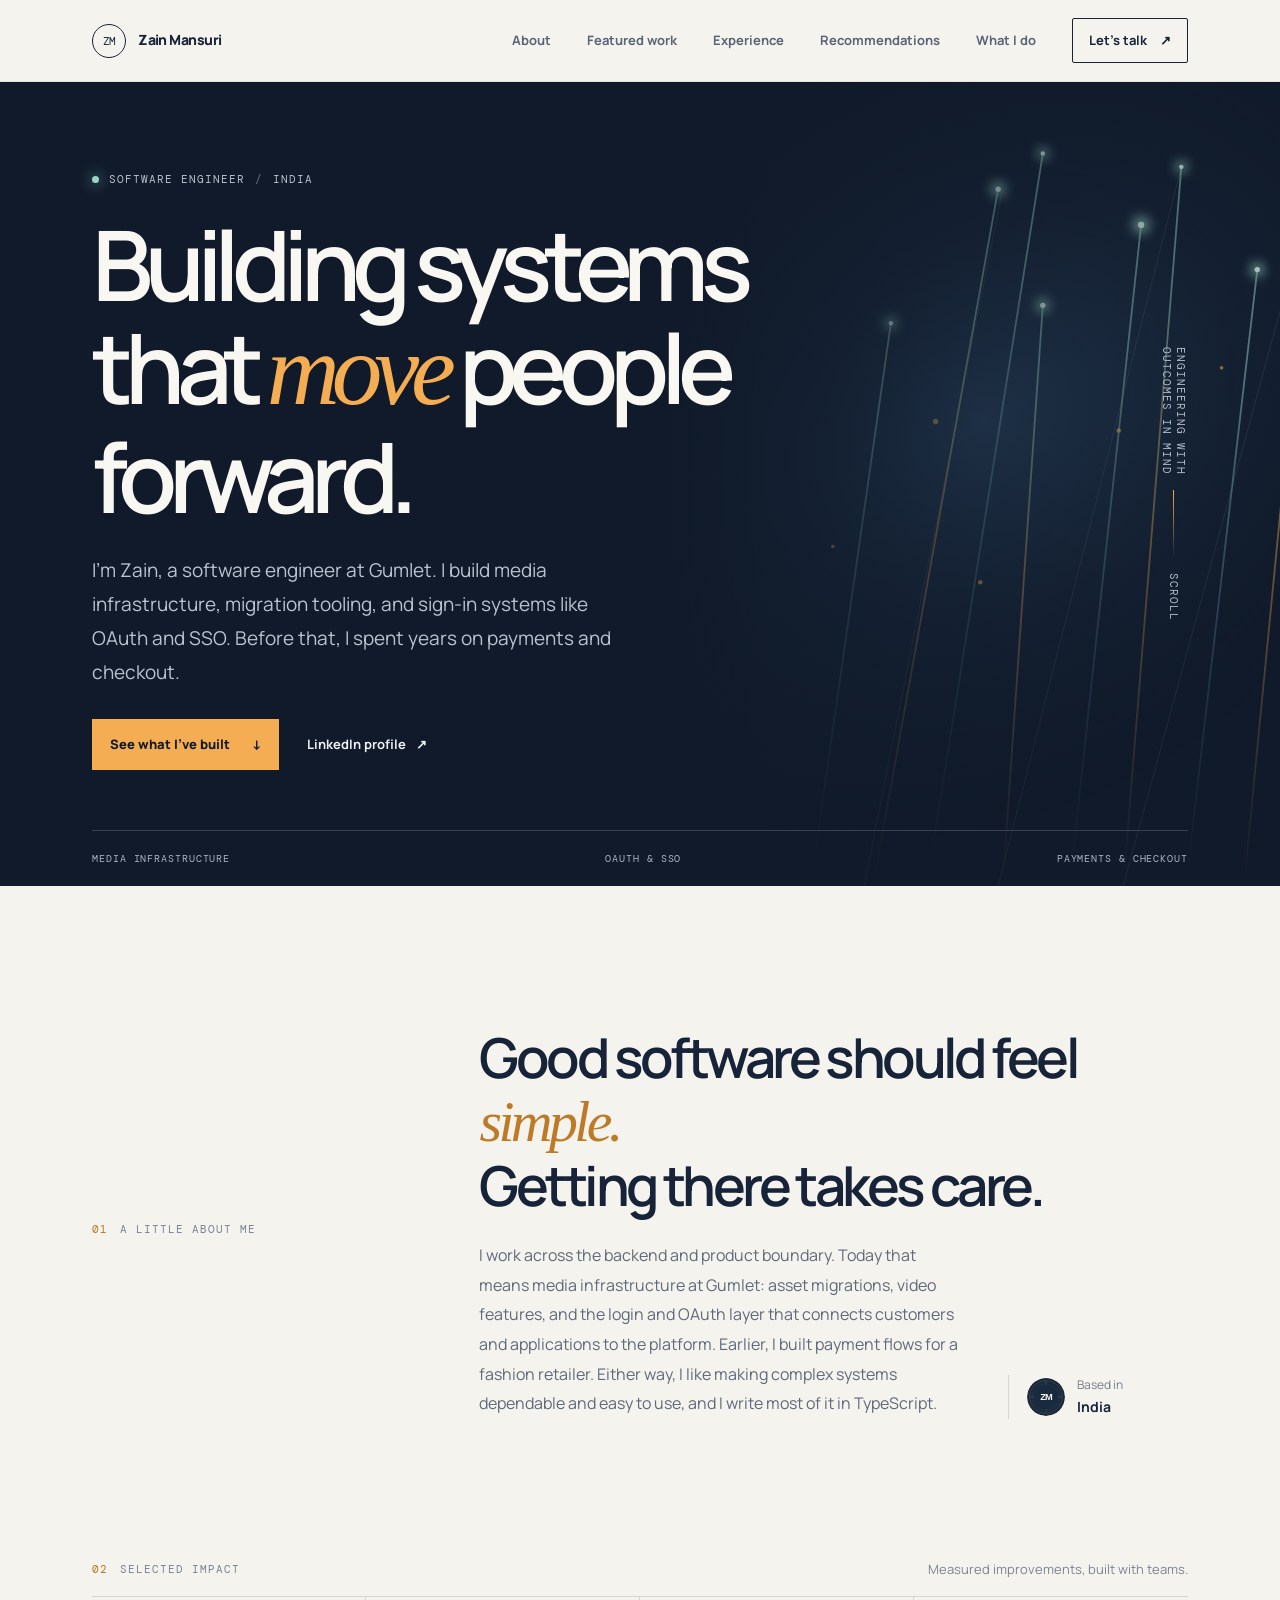
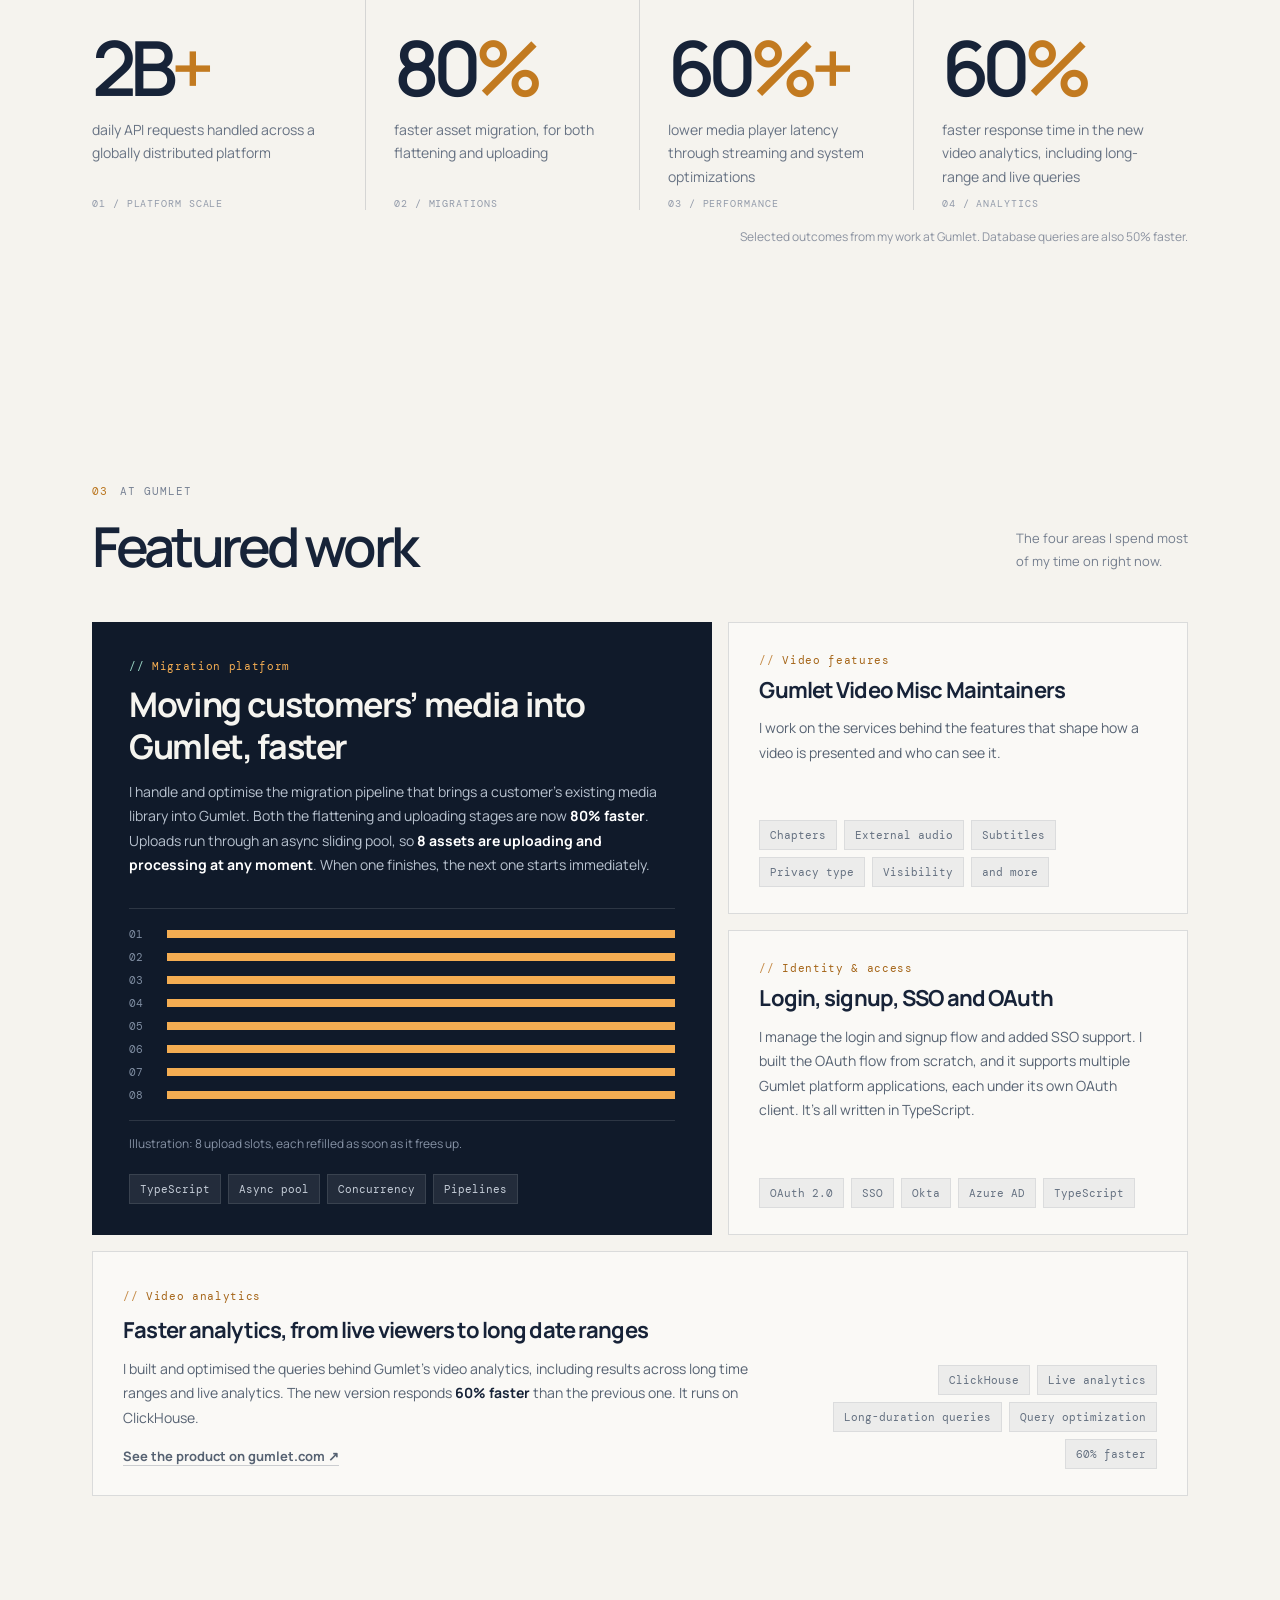
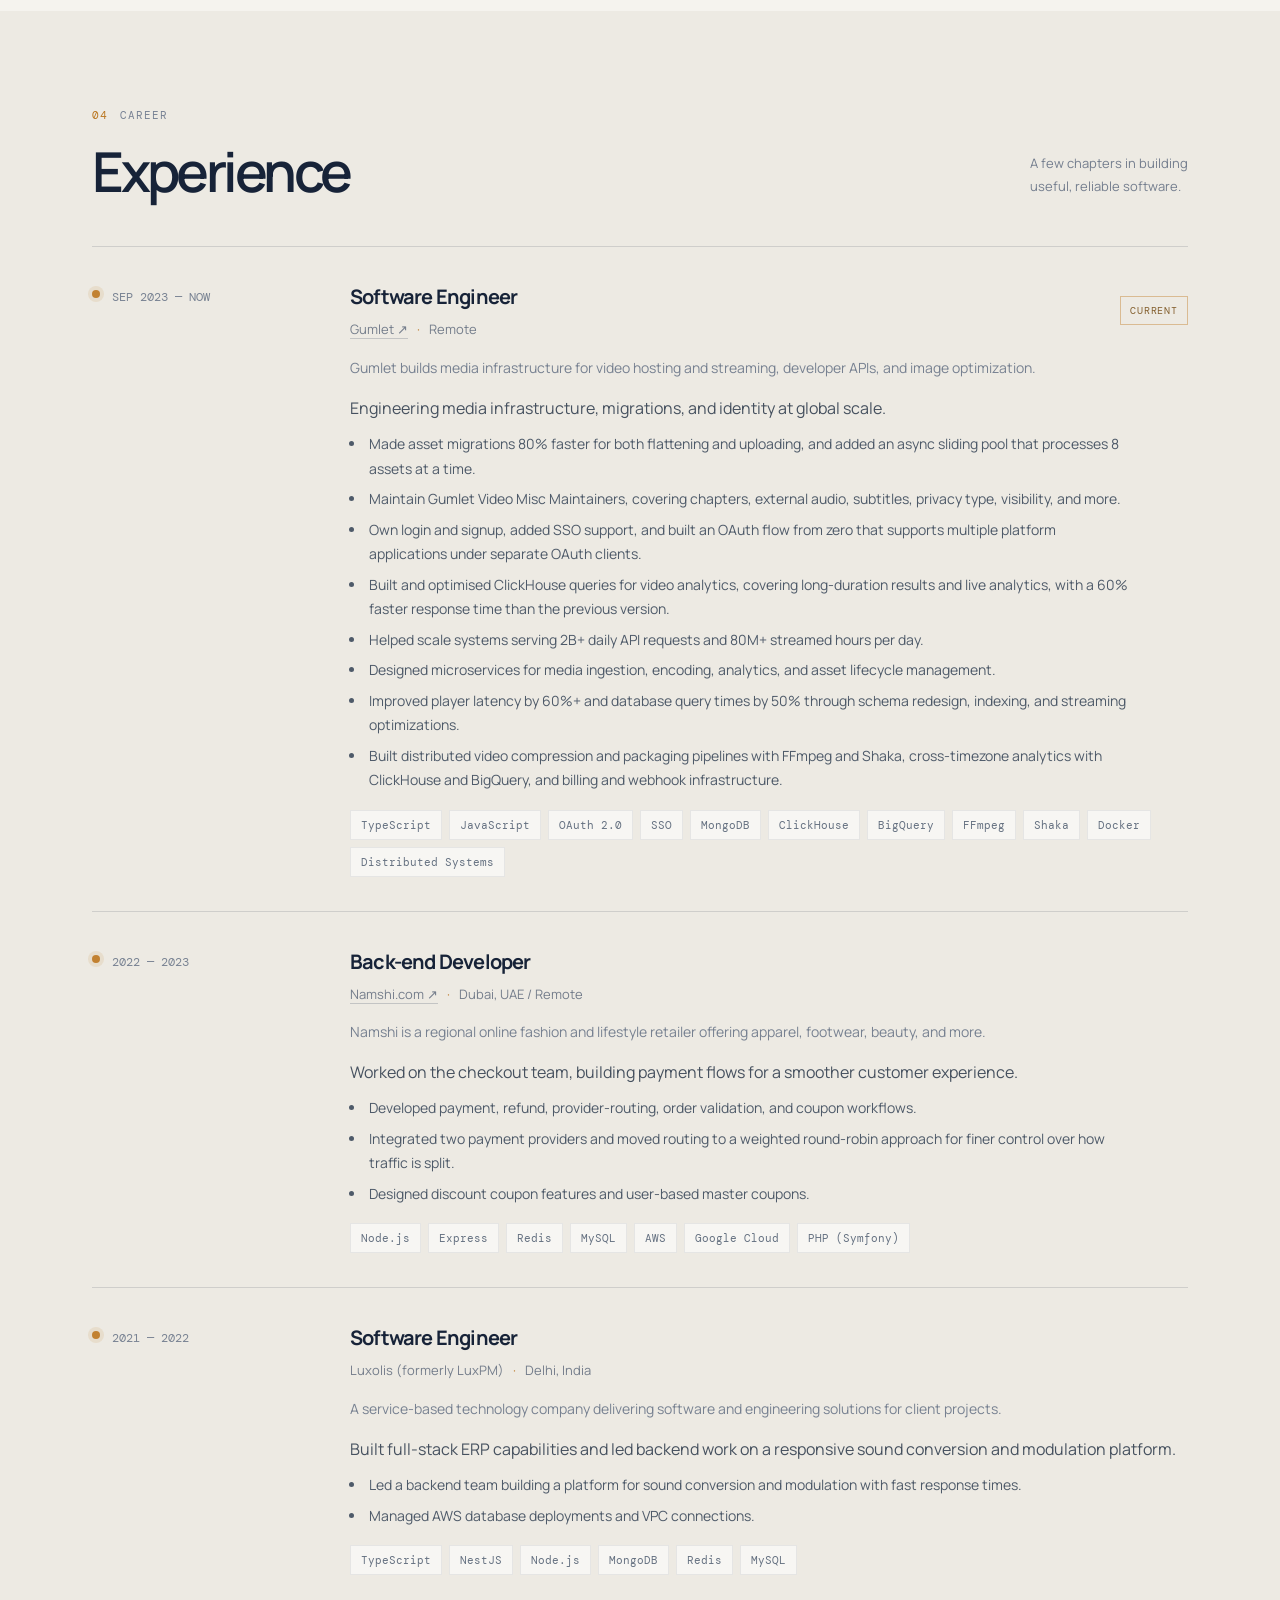
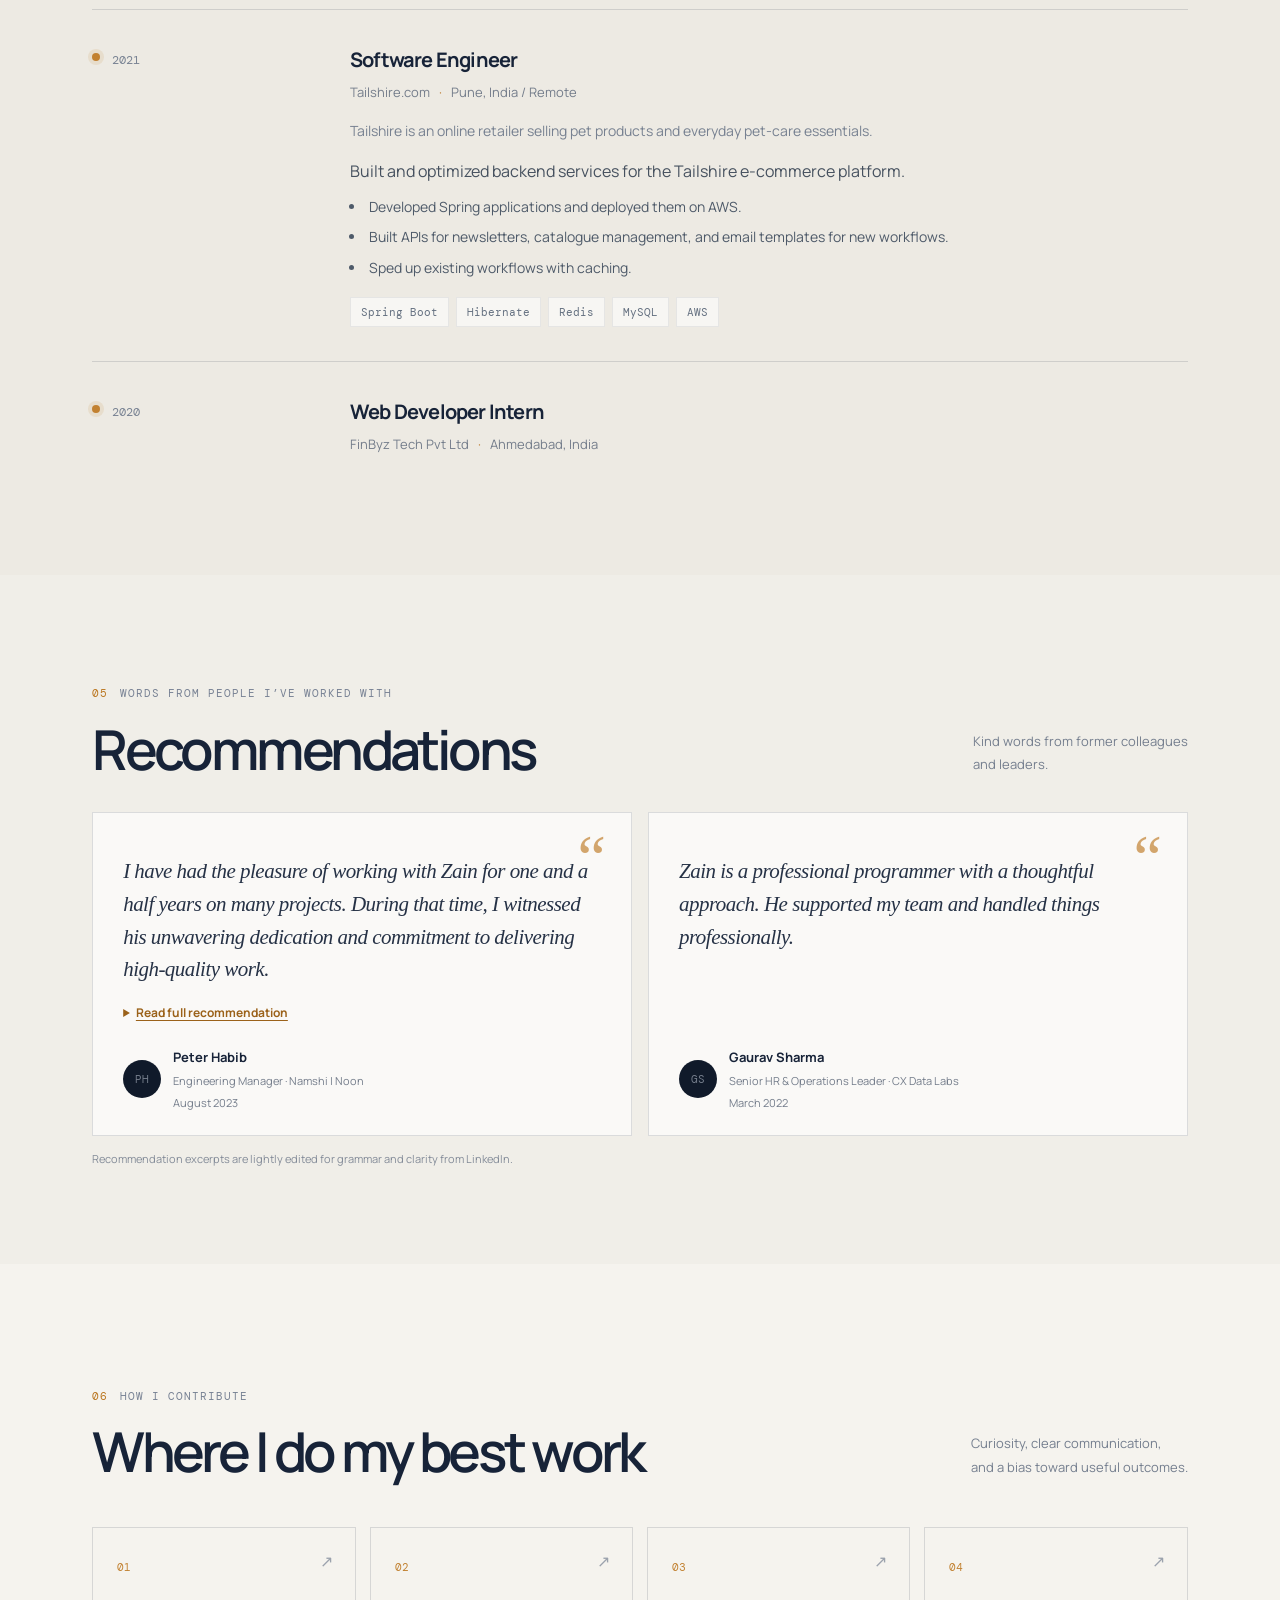
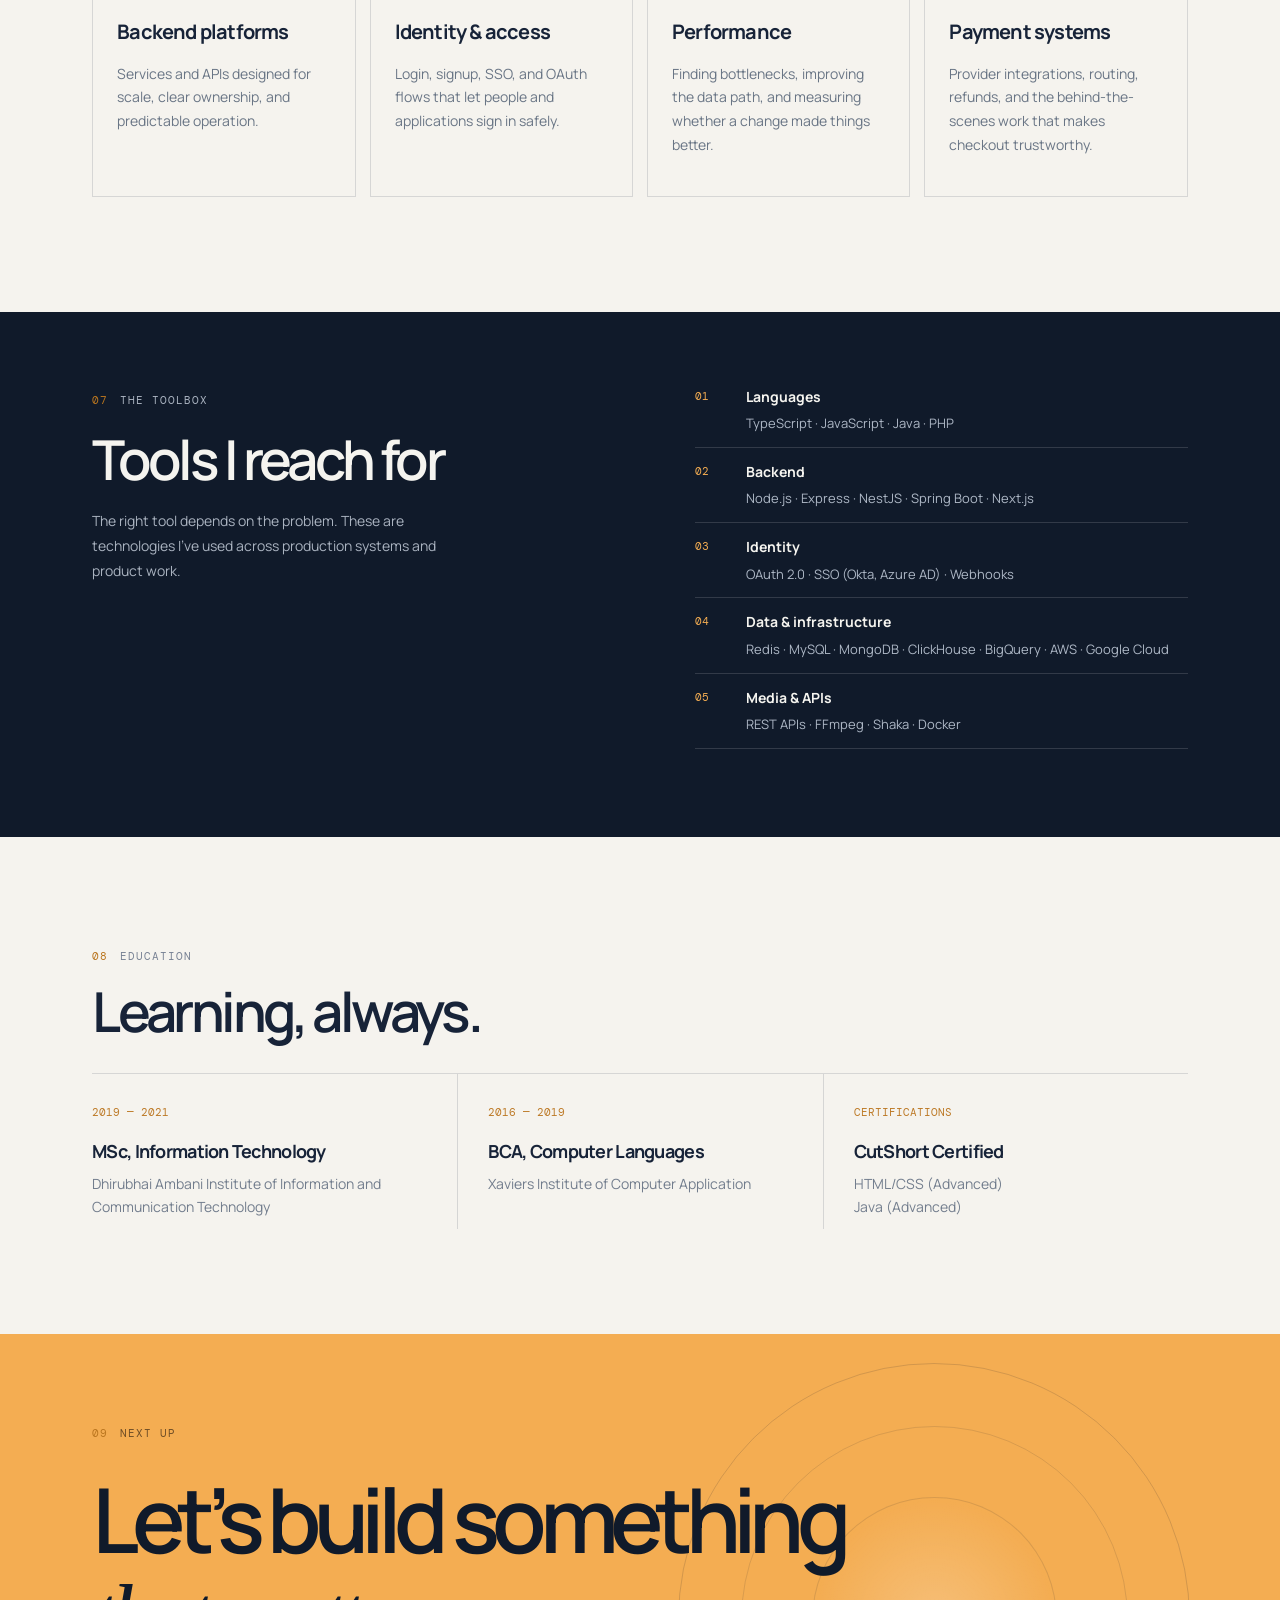
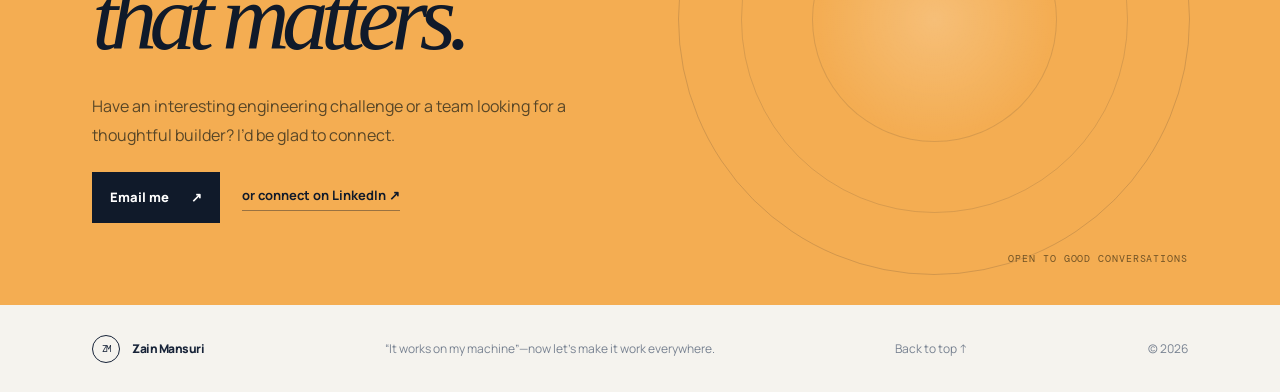
==== commit 7f34eff0: "Site update" ====
--- a/index.html
+++ b/index.html
@@ -4,13 +4,32 @@
   <meta charset="utf-8">
   <meta name="viewport" content="width=device-width, initial-scale=1">
   <meta name="theme-color" content="#101a2a">
-  <meta name="description" content="Zain Mansuri is a software engineer specializing in payment systems, checkout experiences, and scalable backend platforms.">
+  <meta name="description" content="Zain Mansuri is a software engineer at Gumlet building media infrastructure, migration tooling, video analytics, and OAuth and SSO systems, with a background in payment and checkout platforms.">
+  <link rel="canonical" href="https://zainmansuri.com/">
+  <meta property="og:type" content="website">
+  <meta property="og:title" content="Zain Mansuri — Software Engineer">
+  <meta property="og:description" content="Media infrastructure, migrations, OAuth and SSO, and payment systems. Software engineer at Gumlet.">
+  <meta property="og:url" content="https://zainmansuri.com/">
+  <meta name="twitter:card" content="summary">
+  <link rel="icon" href="data:image/svg+xml,%3Csvg xmlns='http://www.w3.org/2000/svg' viewBox='0 0 64 64'%3E%3Crect width='64' height='64' rx='32' fill='%23101a2a'/%3E%3Ctext x='32' y='40' font-family='monospace' font-size='24' text-anchor='middle' fill='%23f4ad52'%3EZM%3C/text%3E%3C/svg%3E">
   <title>Zain Mansuri — Software Engineer</title>
   <link rel="preconnect" href="https://fonts.googleapis.com">
   <link rel="preconnect" href="https://fonts.gstatic.com" crossorigin>
   <link href="https://fonts.googleapis.com/css2?family=DM+Mono:wght@400;500&family=Manrope:wght@400;500;600;700;800&display=swap" rel="stylesheet">
   <link rel="stylesheet" href="style.css">
   <script src="script.js" defer></script>
+  <script type="application/ld+json">
+  {
+    "@context": "https://schema.org",
+    "@type": "Person",
+    "name": "Zain Mansuri",
+    "url": "https://zainmansuri.com/",
+    "jobTitle": "Software Engineer",
+    "worksFor": { "@type": "Organization", "name": "Gumlet", "url": "https://www.gumlet.com/" },
+    "address": { "@type": "PostalAddress", "addressCountry": "IN" },
+    "sameAs": ["https://www.linkedin.com/in/mansuri-zain/"]
+  }
+  </script>
 </head>
 <body>
   <a class="skip-link" href="#main">Skip to content</a>
@@ -18,7 +37,7 @@
     <a class="wordmark" href="#home" aria-label="Zain Mansuri, home"><span class="wordmark-mark">ZM</span><span>Zain Mansuri</span></a>
     <button class="menu-toggle" type="button" aria-label="Open navigation" aria-expanded="false" aria-controls="site-nav"><span></span><span></span></button>
     <nav class="site-nav" id="site-nav" aria-label="Main navigation">
-      <a href="#about">About</a><a href="#experience">Experience</a><a href="#focus">What I do</a><a href="#recommendations">Recommendations</a><a class="nav-contact" href="#contact">Let’s talk <span aria-hidden="true">↗</span></a>
+      <a href="#about">About</a><a href="#work">Featured work</a><a href="#experience">Experience</a><a href="#recommendations">Recommendations</a><a href="#focus">What I do</a><a class="nav-contact" href="#contact">Let’s talk <span aria-hidden="true">↗</span></a>
     </nav>
   </header>
 
@@ -28,18 +47,19 @@
       <div class="hero-copy">
         <p class="eyebrow"><span class="status-dot"></span> SOFTWARE ENGINEER <span class="eyebrow-divider">/</span> INDIA</p>
         <h1>Building systems<br>that <span class="accent-word">move</span> people<br>forward.</h1>
-        <p class="hero-intro">I’m Zain — a software engineer focused on payment experiences, resilient backends, and the details that make products feel effortless.</p>
-        <div class="hero-actions"><a class="button button-primary" href="#experience">Explore my work <span aria-hidden="true">↓</span></a><a class="text-link" href="https://www.linkedin.com/in/mansuri-zain/" target="_blank" rel="noreferrer">LinkedIn profile <span aria-hidden="true">↗</span></a></div>
+        <p class="hero-intro">I’m Zain, a software engineer at Gumlet. I build media infrastructure, migration tooling, and sign-in systems like OAuth and SSO. Before that, I spent years on payments and checkout.</p>
+        <div class="hero-actions"><a class="button button-primary" href="#work">See what I’ve built <span aria-hidden="true">↓</span></a><a class="text-link" href="https://www.linkedin.com/in/mansuri-zain/" target="_blank" rel="noreferrer">LinkedIn profile <span aria-hidden="true">↗</span></a></div>
       </div>
-      <div class="hero-side-note" aria-hidden="true"><span>ENGINEERING WITH<br>OUTCOMES IN MIND</span><i></i><span>01 — 05</span></div>
-      <div class="hero-bottom"><span>SCALABLE SYSTEMS</span><span>PAYMENTS & CHECKOUT</span><span>THOUGHTFUL ENGINEERING</span></div>
+      <div class="hero-terminal" aria-hidden="true"><div class="term-bar"><i></i><i></i><i></i><span>gumlet — zsh</span></div><div class="term-body"><p><b>~/gumlet $</b> migrate --pool 8</p><p class="ok">✓ flattening <em>80% faster</em></p><p class="ok">✓ uploading <em>80% faster</em></p><p class="dim">▸ 8 / 8 slots busy</p><p><b>~/gumlet $</b> auth --oauth --sso</p><p class="ok">✓ multi-app · separate OAuth clients</p><p><b>~/gumlet $</b> <span class="cursor"></span></p></div></div>
+      <div class="hero-side-note" aria-hidden="true"><span>ENGINEERING WITH<br>OUTCOMES IN MIND</span><i></i><span>SCROLL</span></div>
+      <div class="hero-bottom"><span>MEDIA INFRASTRUCTURE</span><span>OAUTH &amp; SSO</span><span>PAYMENTS &amp; CHECKOUT</span></div>
     </section>
 
     <section class="intro-section section-wrap" id="about">
       <div class="section-label"><span>01</span> A LITTLE ABOUT ME</div>
       <div class="intro-content">
         <h2>Good software should feel <span>simple.</span><br>Getting there takes care.</h2>
-        <div class="intro-lower"><p>I work across the backend and product boundary: shaping services, integrating payment providers, and improving the customer journeys they support. From checkout flows to globally distributed media systems, I enjoy making complex systems dependable and easy to use.</p><div class="location-card"><img class="avatar-icon" src="images/avatar.svg" alt=""><span class="location-icon" aria-hidden="true">⌖</span><span>Based in<br><strong>India</strong></span></div></div>
+        <div class="intro-lower"><p>I work across the backend and product boundary. Today that means media infrastructure at Gumlet: asset migrations, video features, and the login and OAuth layer that connects customers and applications to the platform. Earlier, I built payment flows for a fashion retailer. Either way, I like making complex systems dependable and easy to use, and I write most of it in TypeScript.</p><div class="location-card"><img class="avatar-icon" src="images/avatar.svg" alt=""><span class="location-icon" aria-hidden="true">⌖</span><span>Based in<br><strong>India</strong></span></div></div>
       </div>
     </section>
 
@@ -47,25 +67,70 @@
       <div class="impact-heading"><span class="section-label"><span>02</span> SELECTED IMPACT</span><span class="impact-caption">Measured improvements, built with teams.</span></div>
       <div class="impact-grid">
         <article class="impact-card"><span class="impact-number">2B<span>+</span></span><p>daily API requests handled across a globally distributed platform</p><span class="impact-index">01 / PLATFORM SCALE</span></article>
-        <article class="impact-card"><span class="impact-number">60<span>%+</span></span><p>lower media player latency through streaming and system optimizations</p><span class="impact-index">02 / PERFORMANCE</span></article>
-        <article class="impact-card"><span class="impact-number">50<span>%</span></span><p>faster database queries and improved migration performance</p><span class="impact-index">03 / EFFICIENCY</span></article>
+        <article class="impact-card"><span class="impact-number">80<span>%</span></span><p>faster asset migration, for both flattening and uploading</p><span class="impact-index">02 / MIGRATIONS</span></article>
+        <article class="impact-card"><span class="impact-number">60<span>%+</span></span><p>lower media player latency through streaming and system optimizations</p><span class="impact-index">03 / PERFORMANCE</span></article>
+        <article class="impact-card"><span class="impact-number">60<span>%</span></span><p>faster response time in the new video analytics, including long-range and live queries</p><span class="impact-index">04 / ANALYTICS</span></article>
       </div>
-      <p class="impact-footnote">Selected outcomes from my work at Gumlet.</p>
+      <p class="impact-footnote">Selected outcomes from my work at Gumlet. Database queries are also 50% faster.</p>
+    </section>
+
+    <section class="work-section section-wrap" id="work" aria-labelledby="work-title">
+      <div class="section-heading"><div><span class="section-label"><span>03</span> AT GUMLET</span><h2 id="work-title">Featured work</h2></div><p>The four areas I spend most<br>of my time on right now.</p></div>
+      <div class="work-grid">
+        <article class="work-card work-feature">
+          <span class="work-kicker">Migration platform</span>
+          <h3>Moving customers’ media into Gumlet, faster</h3>
+          <p>I handle and optimise the migration pipeline that brings a customer’s existing media library into Gumlet. Both the flattening and uploading stages are now <strong>80% faster</strong>. Uploads run through an async sliding pool, so <strong>8 assets are uploading and processing at any moment</strong>. When one finishes, the next one starts immediately.</p>
+          <div class="pool" aria-hidden="true">
+            <div class="pool-lane" style="--d:3.4s;--delay:-.4s;--w:.78"><span>01</span><span class="pool-track"><i class="pool-job"></i></span></div>
+            <div class="pool-lane" style="--d:2.6s;--delay:-1.9s;--w:.5"><span>02</span><span class="pool-track"><i class="pool-job"></i></span></div>
+            <div class="pool-lane" style="--d:4.1s;--delay:-2.2s;--w:.9"><span>03</span><span class="pool-track"><i class="pool-job"></i></span></div>
+            <div class="pool-lane" style="--d:3s;--delay:-.9s;--w:.62"><span>04</span><span class="pool-track"><i class="pool-job"></i></span></div>
+            <div class="pool-lane" style="--d:3.8s;--delay:-3.1s;--w:.38"><span>05</span><span class="pool-track"><i class="pool-job"></i></span></div>
+            <div class="pool-lane" style="--d:2.9s;--delay:-1.2s;--w:.85"><span>06</span><span class="pool-track"><i class="pool-job"></i></span></div>
+            <div class="pool-lane" style="--d:3.6s;--delay:-2.7s;--w:.55"><span>07</span><span class="pool-track"><i class="pool-job"></i></span></div>
+            <div class="pool-lane" style="--d:2.4s;--delay:-.2s;--w:.7"><span>08</span><span class="pool-track"><i class="pool-job"></i></span></div>
+          </div>
+          <p class="pool-caption">Illustration: 8 upload slots, each refilled as soon as it frees up.</p>
+          <div class="tag-list"><span>TypeScript</span><span>Async pool</span><span>Concurrency</span><span>Pipelines</span></div>
+        </article>
+        <article class="work-card">
+          <span class="work-kicker">Video features</span>
+          <h3>Gumlet Video Misc Maintainers</h3>
+          <p>I work on the services behind the features that shape how a video is presented and who can see it.</p>
+          <div class="tag-list"><span>Chapters</span><span>External audio</span><span>Subtitles</span><span>Privacy type</span><span>Visibility</span><span>and more</span></div>
+        </article>
+        <article class="work-card">
+          <span class="work-kicker">Identity &amp; access</span>
+          <h3>Login, signup, SSO and OAuth</h3>
+          <p>I manage the login and signup flow and added SSO support. I built the OAuth flow from scratch, and it supports multiple Gumlet platform applications, each under its own OAuth client. It’s all written in TypeScript.</p>
+          <div class="tag-list"><span>OAuth 2.0</span><span>SSO</span><span>Okta</span><span>Azure AD</span><span>TypeScript</span></div>
+        </article>
+        <article class="work-card work-wide">
+          <div>
+            <span class="work-kicker">Video analytics</span>
+            <h3>Faster analytics, from live viewers to long date ranges</h3>
+            <p>I built and optimised the queries behind Gumlet’s video analytics, including results across long time ranges and live analytics. The new version responds <strong>60% faster</strong> than the previous one. It runs on ClickHouse.</p>
+            <p class="work-link"><a class="company-link" href="https://www.gumlet.com/video-analytics/" target="_blank" rel="noreferrer">See the product on gumlet.com ↗</a></p>
+          </div>
+          <div class="tag-list"><span>ClickHouse</span><span>Live analytics</span><span>Long-duration queries</span><span>Query optimization</span><span>60% faster</span></div>
+        </article>
+      </div>
     </section>
 
     <section class="experience-section section-wrap" id="experience">
-      <div class="section-heading"><div><span class="section-label"><span>03</span> CAREER</span><h2>Experience</h2></div><p>A few chapters in building<br>useful, reliable software.</p></div>
+      <div class="section-heading"><div><span class="section-label"><span>04</span> CAREER</span><h2>Experience</h2></div><p>A few chapters in building<br>useful, reliable software.</p></div>
       <div class="timeline">
-        <article class="role-card role-current reveal"><div class="role-date"><span class="timeline-dot"></span>2023 — NOW</div><div class="role-main"><div class="role-title-row"><div><h3>Software Engineer</h3><p class="role-company"><a class="company-link" href="https://www.gumlet.com/" target="_blank" rel="noreferrer">Gumlet ↗</a> <span>·</span> Remote</p></div><span class="role-tag">CURRENT</span></div><p class="company-info">Gumlet builds media infrastructure for video hosting and streaming, developer APIs, and image optimization.</p><p class="role-summary">Engineering media infrastructure and platform capabilities at global scale.</p><ul><li>Helped scale systems serving 2B+ daily API requests and 80M+ streamed hours per day.</li><li>Designed microservices for media ingestion, encoding, analytics, and asset lifecycle management.</li><li>Improved player latency by 60%+ and database query times by 50% through focused optimization.</li><li>Built video processing pipelines and cross-timezone analytics; delivered SSO, billing, and platform integrations.</li></ul><div class="tag-list"><span>TypeScript</span><span>JavaScript</span><span>MongoDB</span><span>ClickHouse</span><span>Docker</span><span>BigQuery</span><span>FFmpeg</span><span>Distributed Systems</span></div></div></article>
-        <article class="role-card reveal"><div class="role-date"><span class="timeline-dot"></span>2022 — 2023</div><div class="role-main"><div class="role-title-row"><div><h3>Back-end Developer</h3><p class="role-company"><a class="company-link" href="https://www.namshi.com/" target="_blank" rel="noreferrer">Namshi.com ↗</a> <span>·</span> Dubai, UAE / Remote</p></div></div><p class="company-info">Namshi is a regional online fashion and lifestyle retailer offering apparel, footwear, beauty, and more.</p><p class="role-summary">Worked on the checkout team, building payment flows for a smoother customer experience.</p><ul><li>Developed payment, refund, provider-routing, order validation, and coupon workflows.</li><li>Integrated two payment providers and moved routing to a weighted round-robin approach.</li><li>Designed discount coupon features and user-based master coupons.</li></ul><div class="tag-list"><span>Node.js</span><span>Express</span><span>Redis</span><span>MySQL</span><span>AWS</span></div></div></article>
-        <article class="role-card reveal"><div class="role-date"><span class="timeline-dot"></span>2021 — 2022</div><div class="role-main"><div class="role-title-row"><div><h3>Software Engineer</h3><p class="role-company">Luxolis (formerly LuxPM) <span>·</span> Delhi, India</p></div></div><p class="company-info">A service-based technology company delivering software and engineering solutions for client projects.</p><p class="role-summary">Built full-stack ERP capabilities and led backend work on a responsive sound conversion and modulation platform.</p><ul><li>Managed AWS database deployments and VPC connections.</li></ul><div class="tag-list"><span>TypeScript</span><span>NestJS</span><span>Node.js</span><span>MongoDB</span><span>Redis</span></div></div></article>
-        <article class="role-card reveal"><div class="role-date"><span class="timeline-dot"></span>2021</div><div class="role-main"><div class="role-title-row"><div><h3>Software Engineer</h3><p class="role-company">Tailshire.com <span>·</span> Pune, India / Remote</p></div></div><p class="company-info">Tailshire is an online retailer selling pet products and everyday pet-care essentials.</p><p class="role-summary">Built and optimized backend services for the Tailshire e-commerce platform.</p><ul><li>Developed Spring applications and AWS deployments, APIs, and caching improvements.</li></ul><div class="tag-list"><span>Spring Boot</span><span>Hibernate</span><span>MySQL</span><span>AWS</span></div></div></article>
+        <article class="role-card role-current reveal"><div class="role-date"><span class="timeline-dot"></span>SEP 2023 — NOW</div><div class="role-main"><div class="role-title-row"><div><h3>Software Engineer</h3><p class="role-company"><a class="company-link" href="https://www.gumlet.com/" target="_blank" rel="noreferrer">Gumlet ↗</a> <span>·</span> Remote</p></div><span class="role-tag">CURRENT</span></div><p class="company-info">Gumlet builds media infrastructure for video hosting and streaming, developer APIs, and image optimization.</p><p class="role-summary">Engineering media infrastructure, migrations, and identity at global scale.</p><ul><li>Made asset migrations 80% faster for both flattening and uploading, and added an async sliding pool that processes 8 assets at a time.</li><li>Maintain Gumlet Video Misc Maintainers, covering chapters, external audio, subtitles, privacy type, visibility, and more.</li><li>Own login and signup, added SSO support, and built an OAuth flow from zero that supports multiple platform applications under separate OAuth clients.</li><li>Built and optimised ClickHouse queries for video analytics, covering long-duration results and live analytics, with a 60% faster response time than the previous version.</li><li>Helped scale systems serving 2B+ daily API requests and 80M+ streamed hours per day.</li><li>Designed microservices for media ingestion, encoding, analytics, and asset lifecycle management.</li><li>Improved player latency by 60%+ and database query times by 50% through schema redesign, indexing, and streaming optimizations.</li><li>Built distributed video compression and packaging pipelines with FFmpeg and Shaka, cross-timezone analytics with ClickHouse and BigQuery, and billing and webhook infrastructure.</li></ul><div class="tag-list"><span>TypeScript</span><span>JavaScript</span><span>OAuth 2.0</span><span>SSO</span><span>MongoDB</span><span>ClickHouse</span><span>BigQuery</span><span>FFmpeg</span><span>Shaka</span><span>Docker</span><span>Distributed Systems</span></div></div></article>
+        <article class="role-card reveal"><div class="role-date"><span class="timeline-dot"></span>2022 — 2023</div><div class="role-main"><div class="role-title-row"><div><h3>Back-end Developer</h3><p class="role-company"><a class="company-link" href="https://www.namshi.com/" target="_blank" rel="noreferrer">Namshi.com ↗</a> <span>·</span> Dubai, UAE / Remote</p></div></div><p class="company-info">Namshi is a regional online fashion and lifestyle retailer offering apparel, footwear, beauty, and more.</p><p class="role-summary">Worked on the checkout team, building payment flows for a smoother customer experience.</p><ul><li>Developed payment, refund, provider-routing, order validation, and coupon workflows.</li><li>Integrated two payment providers and moved routing to a weighted round-robin approach for finer control over how traffic is split.</li><li>Designed discount coupon features and user-based master coupons.</li></ul><div class="tag-list"><span>Node.js</span><span>Express</span><span>Redis</span><span>MySQL</span><span>AWS</span><span>Google Cloud</span><span>PHP (Symfony)</span></div></div></article>
+        <article class="role-card reveal"><div class="role-date"><span class="timeline-dot"></span>2021 — 2022</div><div class="role-main"><div class="role-title-row"><div><h3>Software Engineer</h3><p class="role-company">Luxolis (formerly LuxPM) <span>·</span> Delhi, India</p></div></div><p class="company-info">A service-based technology company delivering software and engineering solutions for client projects.</p><p class="role-summary">Built full-stack ERP capabilities and led backend work on a responsive sound conversion and modulation platform.</p><ul><li>Led a backend team building a platform for sound conversion and modulation with fast response times.</li><li>Managed AWS database deployments and VPC connections.</li></ul><div class="tag-list"><span>TypeScript</span><span>NestJS</span><span>Node.js</span><span>MongoDB</span><span>Redis</span><span>MySQL</span></div></div></article>
+        <article class="role-card reveal"><div class="role-date"><span class="timeline-dot"></span>2021</div><div class="role-main"><div class="role-title-row"><div><h3>Software Engineer</h3><p class="role-company">Tailshire.com <span>·</span> Pune, India / Remote</p></div></div><p class="company-info">Tailshire is an online retailer selling pet products and everyday pet-care essentials.</p><p class="role-summary">Built and optimized backend services for the Tailshire e-commerce platform.</p><ul><li>Developed Spring applications and deployed them on AWS.</li><li>Built APIs for newsletters, catalogue management, and email templates for new workflows.</li><li>Sped up existing workflows with caching.</li></ul><div class="tag-list"><span>Spring Boot</span><span>Hibernate</span><span>Redis</span><span>MySQL</span><span>AWS</span></div></div></article>
         <article class="role-card role-last reveal"><div class="role-date"><span class="timeline-dot"></span>2020</div><div class="role-main"><div class="role-title-row"><div><h3>Web Developer Intern</h3><p class="role-company">FinByz Tech Pvt Ltd <span>·</span> Ahmedabad, India</p></div></div></div></article>
       </div>
     </section>
 
     <section class="recommendations-section section-wrap" id="recommendations" aria-labelledby="recommendations-title">
-      <div class="section-heading"><div><span class="section-label"><span>04</span> WORDS FROM PEOPLE I’VE WORKED WITH</span><h2 id="recommendations-title">Recommendations</h2></div><p>Kind words from former colleagues<br>and leaders.</p></div>
+      <div class="section-heading"><div><span class="section-label"><span>05</span> WORDS FROM PEOPLE I’VE WORKED WITH</span><h2 id="recommendations-title">Recommendations</h2></div><p>Kind words from former colleagues<br>and leaders.</p></div>
       <div class="testimonials-grid">
         <article class="testimonial-card reveal"><span class="quote-mark" aria-hidden="true">“</span><blockquote>I have had the pleasure of working with Zain for one and a half years on many projects. During that time, I witnessed his unwavering dedication and commitment to delivering high-quality work.</blockquote><details class="testimonial-more"><summary>Read full recommendation</summary><div><p>Zain consistently went above and beyond to ensure our projects were completed to the highest standards. He demonstrated a strong work ethic, putting in extra hours and effort to ensure our deadlines were met. His attention to detail and ability to learn quickly have been invaluable to my team.</p><p>One of Zain’s greatest strengths is his ability to work well in a team environment. He is an excellent communicator and has a talent for finding solutions that benefit everyone. He was always willing to lend a hand and support his colleagues, helping create a positive and productive work environment.</p></div></details><div class="testimonial-person"><span class="testimonial-initials" aria-hidden="true">PH</span><div><strong>Peter Habib</strong><span>Engineering Manager · Namshi | Noon</span><time datetime="2023-08-11">August 2023</time></div></div></article>
         <article class="testimonial-card reveal"><span class="quote-mark" aria-hidden="true">“</span><blockquote>Zain is a professional programmer with a thoughtful approach. He supported my team and handled things professionally.</blockquote><div class="testimonial-person"><span class="testimonial-initials" aria-hidden="true">GS</span><div><strong>Gaurav Sharma</strong><span>Senior HR &amp; Operations Leader · CX Data Labs</span><time datetime="2022-03-17">March 2022</time></div></div></article>
@@ -74,22 +139,23 @@
     </section>
 
     <section class="focus-section section-wrap" id="focus">
-      <div class="section-heading"><div><span class="section-label"><span>05</span> HOW I CONTRIBUTE</span><h2>Where I do my best work</h2></div><p>Curiosity, clear communication,<br>and a bias toward useful outcomes.</p></div>
+      <div class="section-heading"><div><span class="section-label"><span>06</span> HOW I CONTRIBUTE</span><h2>Where I do my best work</h2></div><p>Curiosity, clear communication,<br>and a bias toward useful outcomes.</p></div>
       <div class="focus-grid">
-        <article class="focus-card reveal"><span class="focus-icon">01</span><h3>Payment systems</h3><p>Provider integrations, routing, refunds, and the behind-the-scenes work that makes checkout trustworthy.</p><span class="focus-arrow" aria-hidden="true">↗</span></article>
-        <article class="focus-card reveal"><span class="focus-icon">02</span><h3>Backend platforms</h3><p>Services and APIs designed for scale, clear ownership, and predictable operation.</p><span class="focus-arrow" aria-hidden="true">↗</span></article>
+        <article class="focus-card reveal"><span class="focus-icon">01</span><h3>Backend platforms</h3><p>Services and APIs designed for scale, clear ownership, and predictable operation.</p><span class="focus-arrow" aria-hidden="true">↗</span></article>
+        <article class="focus-card reveal"><span class="focus-icon">02</span><h3>Identity &amp; access</h3><p>Login, signup, SSO, and OAuth flows that let people and applications sign in safely.</p><span class="focus-arrow" aria-hidden="true">↗</span></article>
         <article class="focus-card reveal"><span class="focus-icon">03</span><h3>Performance</h3><p>Finding bottlenecks, improving the data path, and measuring whether a change made things better.</p><span class="focus-arrow" aria-hidden="true">↗</span></article>
+        <article class="focus-card reveal"><span class="focus-icon">04</span><h3>Payment systems</h3><p>Provider integrations, routing, refunds, and the behind-the-scenes work that makes checkout trustworthy.</p><span class="focus-arrow" aria-hidden="true">↗</span></article>
       </div>
     </section>
 
     <section class="toolbox-section section-wrap">
-      <div class="toolbox-copy"><span class="section-label"><span>06</span> THE TOOLBOX</span><h2>Tools I reach for</h2><p>The right tool depends on the problem. These are technologies I’ve used across production systems and product work.</p></div>
-      <div class="toolbox-list"><div><span>01</span><strong>Languages</strong><p>JavaScript · TypeScript · Java · PHP</p></div><div><span>02</span><strong>Backend</strong><p>Node.js · Express · NestJS · Spring Boot</p></div><div><span>03</span><strong>Data & infrastructure</strong><p>Redis · MySQL · MongoDB · AWS · Google Cloud</p></div><div><span>04</span><strong>Platform</strong><p>REST APIs · ClickHouse · BigQuery · FFmpeg</p></div></div>
+      <div class="toolbox-copy"><span class="section-label"><span>07</span> THE TOOLBOX</span><h2>Tools I reach for</h2><p>The right tool depends on the problem. These are technologies I’ve used across production systems and product work.</p></div>
+      <div class="toolbox-list"><div><span>01</span><strong>Languages</strong><p>TypeScript · JavaScript · Java · PHP</p></div><div><span>02</span><strong>Backend</strong><p>Node.js · Express · NestJS · Spring Boot · Next.js</p></div><div><span>03</span><strong>Identity</strong><p>OAuth 2.0 · SSO (Okta, Azure AD) · Webhooks</p></div><div><span>04</span><strong>Data &amp; infrastructure</strong><p>Redis · MySQL · MongoDB · ClickHouse · BigQuery · AWS · Google Cloud</p></div><div><span>05</span><strong>Media &amp; APIs</strong><p>REST APIs · FFmpeg · Shaka · Docker</p></div></div>
     </section>
 
-    <section class="education-section section-wrap"><div class="section-heading"><div><span class="section-label"><span>07</span> EDUCATION</span><h2>Learning, always.</h2></div></div><div class="education-grid"><article><span class="education-years">2019 — 2021</span><h3>MSc, Information Technology</h3><p>Dhirubhai Ambani Institute of Information and Communication Technology</p></article><article><span class="education-years">2016 — 2019</span><h3>BCA, Computer Languages</h3><p>Xaviers Institute of Computer Application</p></article></div></section>
+    <section class="education-section section-wrap"><div class="section-heading"><div><span class="section-label"><span>08</span> EDUCATION</span><h2>Learning, always.</h2></div></div><div class="education-grid"><article><span class="education-years">2019 — 2021</span><h3>MSc, Information Technology</h3><p>Dhirubhai Ambani Institute of Information and Communication Technology</p></article><article><span class="education-years">2016 — 2019</span><h3>BCA, Computer Languages</h3><p>Xaviers Institute of Computer Application</p></article><article><span class="education-years">CERTIFICATIONS</span><h3>CutShort Certified</h3><p>HTML/CSS (Advanced)<br>Java (Advanced)</p></article></div></section>
 
-    <section class="contact-section section-wrap" id="contact"><div class="contact-orbit" aria-hidden="true"></div><span class="section-label"><span>08</span> NEXT UP</span><h2>Let’s build something<br><span>that matters.</span></h2><p>Have an interesting engineering challenge or a team looking for a thoughtful builder? I’d be glad to connect.</p><div class="contact-actions"><a class="button button-light" href="mailto:zainmansuri7@outlook.com">Email me <span aria-hidden="true">↗</span></a><a class="contact-linkedin" href="https://www.linkedin.com/in/mansuri-zain/" target="_blank" rel="noreferrer">or connect on LinkedIn ↗</a></div><span class="contact-note">OPEN TO GOOD CONVERSATIONS</span></section>
+    <section class="contact-section section-wrap" id="contact"><div class="contact-orbit" aria-hidden="true"></div><span class="section-label"><span>09</span> NEXT UP</span><h2>Let’s build something<br><span>that matters.</span></h2><p>Have an interesting engineering challenge or a team looking for a thoughtful builder? I’d be glad to connect.</p><div class="contact-actions"><a class="button button-light" href="mailto:zainmansuri7@outlook.com">Email me <span aria-hidden="true">↗</span></a><a class="contact-linkedin" href="https://www.linkedin.com/in/mansuri-zain/" target="_blank" rel="noreferrer">or connect on LinkedIn ↗</a></div><span class="contact-note">OPEN TO GOOD CONVERSATIONS</span></section>
   </main>
   <footer class="site-footer"><a class="wordmark" href="#home"><span class="wordmark-mark">ZM</span><span>Zain Mansuri</span></a><p>“It works on my machine”—now let’s make it work everywhere.</p><a href="#home" class="back-top">Back to top ↑</a><span class="footer-year">© <span id="year">2026</span></span></footer>
 </body>
--- a/style.css
+++ b/style.css
@@ -1 +1,154 @@
-:root{--ink:#172338;--navy:#101a2a;--navy-2:#19283c;--paper:#f5f3ee;--white:#fff;--muted:#687386;--line:rgba(23,35,56,.14);--amber:#f4ad52;--mint:#99d5c4;--serif:Georgia,'Times New Roman',serif;--sans:'Manrope',Arial,sans-serif;--mono:'DM Mono',monospace;--gutter:clamp(24px,7.2vw,112px);--max:1380px}*{box-sizing:border-box}html{scroll-behavior:smooth;scroll-padding-top:88px}body{margin:0;background:var(--paper);color:var(--ink);font-family:var(--sans);-webkit-font-smoothing:antialiased}a{color:inherit}.skip-link{position:absolute;top:-60px;left:20px;background:var(--white);padding:12px;z-index:50}.skip-link:focus{top:12px}.site-header{height:82px;padding:0 var(--gutter);display:flex;align-items:center;justify-content:space-between;background:rgba(245,243,238,.96);position:sticky;top:0;z-index:20;border-bottom:1px solid rgba(23,35,56,.08);backdrop-filter:blur(12px)}.wordmark{display:inline-flex;align-items:center;gap:12px;text-decoration:none;font-size:14px;font-weight:800;letter-spacing:-.04em}.wordmark-mark{width:34px;height:34px;border:1px solid var(--ink);display:grid;place-items:center;font:11px var(--mono);letter-spacing:-.1em;border-radius:50%}.site-nav{display:flex;align-items:center;gap:36px}.site-nav a{text-decoration:none;font-size:12px;font-weight:700;color:#596476;transition:color .2s}.site-nav a:hover,.text-link:hover{color:#b66c16}.site-nav .nav-contact{color:var(--ink);border:1px solid var(--ink);padding:11px 16px;border-radius:2px}.nav-contact span{margin-left:10px}.menu-toggle{display:none}.hero{background:var(--navy);color:#f8f7f1;min-height:min(760px,calc(100svh - 82px));position:relative;overflow:hidden;display:flex;align-items:center;padding:90px var(--gutter) 116px}.hero-art{position:absolute;inset:0 0 0 49%;background:url('images/hero-art.svg') center/cover no-repeat;opacity:.87;mask-image:linear-gradient(90deg,transparent 0%,#000 20%);pointer-events:none}.hero:after{content:"";position:absolute;inset:0;background:linear-gradient(90deg,var(--navy) 0%,rgba(16,26,42,.96) 37%,rgba(16,26,42,.1) 100%);pointer-events:none}.hero-copy{position:relative;z-index:1;max-width:770px}.eyebrow,.section-label,.impact-index,.hero-bottom,.hero-side-note,.contact-note{font:10px var(--mono);letter-spacing:.09em}.eyebrow{color:#b7c0cb;display:flex;align-items:center;gap:10px;margin:0 0 30px}.status-dot{width:7px;height:7px;background:var(--mint);border-radius:50%;box-shadow:0 0 14px #99d5c4;animation:pulse 2s infinite}.eyebrow-divider{color:#637388}.hero h1{font-size:clamp(54px,7.6vw,104px);line-height:.99;letter-spacing:-.085em;font-weight:600;margin:0;max-width:790px}.accent-word{font:italic 1.04em var(--serif);font-weight:400;color:var(--amber);letter-spacing:-.08em}.hero-intro{color:#bac3d0;font-size:clamp(15px,1.45vw,18px);line-height:1.8;max-width:480px;margin:28px 0 30px}.hero-actions{display:flex;align-items:center;gap:28px}.button{display:inline-flex;align-items:center;gap:22px;text-decoration:none;padding:15px 18px;font-size:12px;font-weight:800;transition:transform .22s,background .22s}.button:hover{transform:translateY(-3px)}.button-primary{color:var(--navy);background:var(--amber)}.button-primary:hover{background:#ffc274}.text-link{font-size:12px;font-weight:700;color:#edf0f2;text-decoration:none}.text-link span{margin-left:7px}.hero-side-note{position:absolute;z-index:2;right:var(--gutter);top:50%;transform:translateY(-50%);color:#aeb8c5;writing-mode:vertical-rl;display:flex;gap:15px;align-items:center}.hero-side-note i{height:68px;width:1px;background:linear-gradient(var(--amber),transparent)}.hero-bottom{position:absolute;left:var(--gutter);right:var(--gutter);bottom:0;border-top:1px solid rgba(255,255,255,.17);height:56px;display:flex;align-items:center;justify-content:space-between;color:#abb6c4;font-size:9px;z-index:3}.section-wrap{padding-left:var(--gutter);padding-right:var(--gutter);max-width:calc(var(--max) + var(--gutter)*2);margin-left:auto;margin-right:auto}.section-label{display:inline-flex;align-items:center;gap:12px;color:#788294}.section-label>span:first-child{color:#ba761f}.intro-section{padding-top:clamp(90px,11vw,150px);padding-bottom:110px;display:grid;grid-template-columns:1fr 2.1fr;gap:50px}.intro-section>.section-label{padding-top:12px}.intro-content h2,.section-heading h2,.toolbox-copy h2{font-size:clamp(34px,4.3vw,58px);line-height:1.12;letter-spacing:-.065em;font-weight:600;margin:0}.intro-content h2 span{font:italic 1.05em var(--serif);color:#bd7a27}.intro-lower{display:grid;grid-template-columns:minmax(0,580px) auto;align-items:end;gap:40px;margin-top:25px}.intro-lower>p{font-size:14px;line-height:1.9;color:#5f6979;margin:0}.location-card{border-left:1px solid var(--line);padding-left:18px;display:flex;align-items:center;gap:12px;min-width:180px;color:#727e8d;font-size:10px;line-height:1.7}.avatar-icon{width:38px;height:38px;border-radius:50%;flex:none}.location-icon{display:none}.location-card strong{font-size:12px;color:var(--ink)}.location-icon{font-size:25px;color:#bc7826}.impact-section{padding-top:30px;padding-bottom:clamp(82px,10vw,128px)}.impact-heading{display:flex;align-items:center;justify-content:space-between;border-bottom:1px solid var(--line);padding-bottom:16px}.impact-caption{font-size:11px;color:#7c8491}.impact-grid{display:grid;grid-template-columns:repeat(3,1fr)}.impact-card{padding:32px 35px 21px 0;min-height:205px;border-right:1px solid var(--line);position:relative}.impact-card+.impact-card{padding-left:35px}.impact-card:last-child{border:0}.impact-number{font-size:clamp(48px,6vw,76px);font-weight:600;letter-spacing:-.09em;line-height:1}.impact-number span{color:#c27a20}.impact-card p{font-size:12px;line-height:1.7;color:#677283;max-width:260px;margin:13px 0 0}.impact-index{position:absolute;bottom:0;left:0;color:#939baa;font-size:8px}.impact-card+.impact-card .impact-index{left:35px}.impact-footnote{text-align:right;font-size:10px;color:#8b92a0;margin:17px 0 0}.experience-section{padding-top:90px;padding-bottom:120px;background:#edeae3;max-width:none}.experience-section>*{max-width:var(--max);margin-left:auto;margin-right:auto}.section-heading{display:flex;align-items:end;justify-content:space-between;margin-bottom:44px}.section-heading h2{margin-top:14px}.section-heading>p{font-size:11px;line-height:1.8;color:#747e8e;margin:0 0 4px}.timeline{border-top:1px solid var(--line)}.role-card{display:grid;grid-template-columns:minmax(140px,.68fr) 2.5fr;gap:30px;padding:34px 0;border-bottom:1px solid var(--line)}.role-date{font:10px var(--mono);color:#798393;display:flex;align-items:flex-start;gap:12px;padding-top:8px}.timeline-dot{width:8px;height:8px;display:block;background:#c28130;border-radius:50%;box-shadow:0 0 0 4px rgba(194,129,48,.13);margin-top:1px}.role-title-row{display:flex;align-items:center;justify-content:space-between}.role-title-row h3,.education-grid h3{font-size:20px;letter-spacing:-.04em;margin:0;font-weight:700}.role-company{margin:6px 0 0;color:#747d8b;font-size:11px}.role-company span{padding:0 6px;color:#bc7b2c}.role-tag{font:9px var(--mono);letter-spacing:.08em;color:#84602f;border:1px solid rgba(194,129,48,.45);padding:7px 9px}.role-summary{font-size:12px;color:#5e6877;margin:21px 0 10px;line-height:1.7}.role-main ul{padding-left:16px;margin:0;color:#4e5a69;font-size:11px;line-height:1.85}.role-main li{padding-left:3px}.tag-list{display:flex;flex-wrap:wrap;gap:7px;margin-top:17px}.tag-list span{font:9px var(--mono);color:#657181;background:rgba(255,255,255,.57);padding:7px 9px}.role-last{padding-bottom:0;border-bottom:0}.focus-section{padding-top:118px;padding-bottom:115px}.focus-grid{display:grid;grid-template-columns:repeat(3,1fr);gap:14px}.focus-card{min-height:245px;padding:25px 24px;border:1px solid var(--line);position:relative;transition:transform .25s,border-color .25s,background .25s}.focus-card:hover{transform:translateY(-5px);border-color:#c58b48;background:rgba(255,255,255,.45)}.focus-icon{font:10px var(--mono);color:#c28232}.focus-card h3{font-size:18px;letter-spacing:-.04em;margin:37px 0 10px}.focus-card p{max-width:300px;font-size:11px;color:#697585;line-height:1.8}.focus-arrow{position:absolute;right:22px;top:21px;color:#9ba2ad}.toolbox-section{padding-top:74px;padding-bottom:88px;background:var(--navy);color:#f5f4ef;max-width:none;display:grid;grid-template-columns:1fr 1fr;gap:10%;align-items:start}.toolbox-section>*{max-width:var(--max)}.toolbox-copy .section-label{color:#aab3c0}.toolbox-copy h2{margin-top:18px}.toolbox-copy>p{max-width:390px;color:#aab3c0;font-size:12px;line-height:1.8;margin-top:17px}.toolbox-list>div{display:grid;grid-template-columns:32px 1fr;column-gap:15px;padding:13px 0;border-bottom:1px solid rgba(255,255,255,.14)}.toolbox-list>div:first-child{padding-top:0}.toolbox-list>div>span{grid-row:span 2;color:var(--amber);font:9px var(--mono);padding-top:3px}.toolbox-list strong{font-size:11px}.toolbox-list p{color:#aeb8c6;font-size:10px;margin:5px 0 0}.education-section{padding-top:105px;padding-bottom:105px}.education-section .section-heading{margin-bottom:30px}.education-grid{display:grid;grid-template-columns:1fr 1fr;border-top:1px solid var(--line)}.education-grid article{padding:24px 30px 10px 0}.education-grid article+article{padding-left:30px;border-left:1px solid var(--line)}.education-years{font:9px var(--mono);color:#bd7a27}.education-grid h3{font-size:16px;margin:13px 0 7px}.education-grid p{font-size:11px;line-height:1.7;color:#727d8d;max-width:400px;margin:0}.contact-section{background:var(--amber);color:var(--navy);max-width:none;padding-top:85px;padding-bottom:82px;position:relative;overflow:hidden}.contact-section>*:not(.contact-orbit){position:relative;z-index:1}.contact-section .section-label{color:#6f4e26}.contact-section h2{font-size:clamp(48px,7vw,92px);line-height:.99;letter-spacing:-.085em;font-weight:600;margin:31px 0 21px}.contact-section h2 span{font:italic 1.04em var(--serif);font-weight:400}.contact-section>p{max-width:440px;color:#584627;font-size:12px;line-height:1.8;margin-bottom:23px}.button-light{background:var(--navy);color:var(--white)}.button-light:hover{background:#263951}.contact-actions{display:flex;align-items:center;gap:22px}.contact-linkedin{font-size:11px;font-weight:700;text-decoration:none;border-bottom:1px solid rgba(16,26,42,.4);padding-bottom:4px}.contact-linkedin:hover{border-color:var(--navy)}.contact-note{position:absolute!important;right:var(--gutter);bottom:40px;font-size:9px;color:#715326}.contact-orbit{position:absolute;width:clamp(260px,40vw,560px);height:clamp(260px,40vw,560px);border:1px solid rgba(16,26,42,.15);border-radius:50%;right:7%;top:50%;transform:translateY(-50%)}.contact-orbit:before,.contact-orbit:after{content:"";position:absolute;border:1px solid rgba(16,26,42,.12);border-radius:50%;inset:12%}.contact-orbit:after{inset:26%;background:radial-gradient(circle,rgba(255,255,255,.22),transparent 70%)}.site-footer{padding:22px var(--gutter);display:flex;align-items:center;justify-content:space-between;background:var(--paper);min-height:80px}.site-footer p,.site-footer .back-top,.footer-year{font-size:10px;color:#788291}.site-footer .back-top{text-decoration:none}.site-footer .wordmark{font-size:12px}.site-footer .wordmark-mark{width:28px;height:28px;font-size:9px}.reveal{opacity:0;transform:translateY(18px);transition:opacity .7s ease,transform .7s cubic-bezier(.2,.7,.2,1)}.reveal.is-visible{opacity:1;transform:translateY(0)}@keyframes pulse{50%{box-shadow:0 0 0 7px rgba(153,213,196,.08),0 0 18px #99d5c4}}@media(min-width:1381px){.section-wrap:not(.experience-section):not(.toolbox-section):not(.contact-section){padding-left:max(var(--gutter),calc((100vw - var(--max))/2));padding-right:max(var(--gutter),calc((100vw - var(--max))/2))}}@media(max-width:760px){.site-header{height:70px}.site-nav{display:none;position:absolute;left:0;right:0;top:69px;background:var(--paper);padding:18px var(--gutter) 24px;border-bottom:1px solid var(--line);align-items:stretch;gap:0;flex-direction:column}.site-nav.is-open{display:flex}.site-nav a{padding:13px 0}.site-nav .nav-contact{margin-top:8px;text-align:center;padding:12px}.menu-toggle{display:flex;width:40px;height:40px;border:0;background:none;flex-direction:column;justify-content:center;gap:6px;padding:8px}.menu-toggle span{height:1px;width:22px;background:var(--ink);transition:transform .2s}.menu-toggle[aria-expanded=true] span:first-child{transform:translateY(3.5px) rotate(45deg)}.menu-toggle[aria-expanded=true] span:last-child{transform:translateY(-3.5px) rotate(-45deg)}.hero{min-height:690px;min-height:min(760px,calc(100svh - 70px));padding-top:75px;padding-bottom:100px}.hero-art{inset:18% 0 0 22%;opacity:.48;mask-image:linear-gradient(90deg,transparent,#000 50%)}.hero:after{background:linear-gradient(90deg,var(--navy) 0%,rgba(16,26,42,.86) 58%,rgba(16,26,42,.37) 100%)}.hero h1{font-size:clamp(51px,11vw,76px)}.hero-intro{max-width:430px}.hero-side-note{display:none}.hero-bottom{font-size:7px;gap:12px}.intro-section{grid-template-columns:1fr;gap:26px;padding-top:76px;padding-bottom:76px}.intro-lower{grid-template-columns:1fr;gap:22px}.location-card{border-left:0;border-top:1px solid var(--line);padding:15px 0 0}.impact-section{padding-bottom:80px}.impact-heading{align-items:flex-start;gap:20px;flex-direction:column}.impact-grid{grid-template-columns:1fr}.impact-card,.impact-card+.impact-card{min-height:auto;padding:23px 0 28px;border-right:0;border-bottom:1px solid var(--line)}.impact-number{font-size:56px}.impact-index,.impact-card+.impact-card .impact-index{left:auto;right:0;bottom:28px}.impact-footnote{text-align:left}.experience-section{padding-top:72px;padding-bottom:82px}.section-heading{align-items:flex-start;gap:15px;flex-direction:column;margin-bottom:32px}.section-heading>p br{display:none}.role-card{grid-template-columns:1fr;gap:12px;padding:24px 0}.role-date{padding:0}.role-title-row h3{font-size:18px}.role-summary{margin-top:15px}.focus-section{padding-top:80px;padding-bottom:80px}.focus-grid{grid-template-columns:1fr}.focus-card{min-height:200px}.focus-card h3{margin-top:25px}.toolbox-section{grid-template-columns:1fr;gap:28px;padding-top:70px;padding-bottom:72px}.education-section{padding-top:78px;padding-bottom:78px}.education-grid{grid-template-columns:1fr}.education-grid article{padding:20px 0}.education-grid article+article{border-left:0;border-top:1px solid var(--line);padding-left:0}.contact-section{padding-top:70px;padding-bottom:80px}.contact-section h2{font-size:clamp(48px,10vw,72px)}.contact-orbit{right:-44%;opacity:.65}.contact-actions{align-items:flex-start;flex-direction:column;gap:15px}.contact-note{right:var(--gutter);bottom:24px;font-size:7px}.site-footer{display:grid;grid-template-columns:1fr auto;gap:10px}.site-footer p{grid-row:2;margin:0}.site-footer .back-top{grid-column:2;grid-row:1}.footer-year{grid-column:2;grid-row:2;text-align:right}}@media(prefers-reduced-motion:reduce){*,*::before,*::after{scroll-behavior:auto!important;animation-duration:.01ms!important;animation-iteration-count:1!important;transition-duration:.01ms!important}.reveal{opacity:1;transform:none}}
+:root{--ink:#172338;--navy:#101a2a;--navy-2:#19283c;--paper:#f5f3ee;--white:#fff;--muted:#687386;--line:rgba(23,35,56,.14);--amber:#f4ad52;--mint:#99d5c4;--serif:Georgia,'Times New Roman',serif;--sans:'Manrope',Arial,sans-serif;--mono:'DM Mono',monospace;--gutter:clamp(24px,7.2vw,112px);--max:1380px}*{box-sizing:border-box}html{scroll-behavior:smooth;scroll-padding-top:88px}body{margin:0;background:var(--paper);color:var(--ink);font-family:var(--sans);-webkit-font-smoothing:antialiased}a{color:inherit}.skip-link{position:absolute;top:-60px;left:20px;background:var(--white);padding:12px;z-index:50}.skip-link:focus{top:12px}.site-header{height:82px;padding:0 var(--gutter);display:flex;align-items:center;justify-content:space-between;background:rgba(245,243,238,.96);position:sticky;top:0;z-index:20;border-bottom:1px solid rgba(23,35,56,.08);backdrop-filter:blur(12px)}.wordmark{display:inline-flex;align-items:center;gap:12px;text-decoration:none;font-size:14px;font-weight:800;letter-spacing:-.04em}.wordmark-mark{width:34px;height:34px;border:1px solid var(--ink);display:grid;place-items:center;font:11px var(--mono);letter-spacing:-.1em;border-radius:50%}.site-nav{display:flex;align-items:center;gap:36px}.site-nav a{text-decoration:none;font-size:12px;font-weight:700;color:#596476;transition:color .2s}.site-nav a:hover,.text-link:hover{color:#b66c16}.site-nav .nav-contact{color:var(--ink);border:1px solid var(--ink);padding:11px 16px;border-radius:2px}.nav-contact span{margin-left:10px}.menu-toggle{display:none}.hero{background:var(--navy);color:#f8f7f1;min-height:min(760px,calc(100svh - 82px));position:relative;overflow:hidden;display:flex;align-items:center;padding:90px var(--gutter) 116px}.hero-art{position:absolute;inset:0 0 0 49%;background:url('images/hero-art.svg') center/cover no-repeat;opacity:.87;mask-image:linear-gradient(90deg,transparent 0%,#000 20%);pointer-events:none}.hero:after{content:"";position:absolute;inset:0;background:linear-gradient(90deg,var(--navy) 0%,rgba(16,26,42,.96) 37%,rgba(16,26,42,.1) 100%);pointer-events:none}.hero-copy{position:relative;z-index:1;max-width:770px}.eyebrow,.section-label,.impact-index,.hero-bottom,.hero-side-note,.contact-note{font:10px var(--mono);letter-spacing:.09em}.eyebrow{color:#b7c0cb;display:flex;align-items:center;gap:10px;margin:0 0 30px}.status-dot{width:7px;height:7px;background:var(--mint);border-radius:50%;box-shadow:0 0 14px #99d5c4;animation:pulse 2s infinite}.eyebrow-divider{color:#637388}.hero h1{font-size:clamp(54px,7.6vw,104px);line-height:.99;letter-spacing:-.085em;font-weight:600;margin:0;max-width:790px}.accent-word{font:italic 1.04em var(--serif);font-weight:400;color:var(--amber);letter-spacing:-.08em}.hero-intro{color:#bac3d0;font-size:clamp(15px,1.45vw,18px);line-height:1.8;max-width:480px;margin:28px 0 30px}.hero-actions{display:flex;align-items:center;gap:28px}.button{display:inline-flex;align-items:center;gap:22px;text-decoration:none;padding:15px 18px;font-size:12px;font-weight:800;transition:transform .22s,background .22s}.button:hover{transform:translateY(-3px)}.button-primary{color:var(--navy);background:var(--amber)}.button-primary:hover{background:#ffc274}.text-link{font-size:12px;font-weight:700;color:#edf0f2;text-decoration:none}.text-link span{margin-left:7px}.hero-side-note{position:absolute;z-index:2;right:var(--gutter);top:50%;transform:translateY(-50%);color:#aeb8c5;writing-mode:vertical-rl;display:flex;gap:15px;align-items:center}.hero-side-note i{height:68px;width:1px;background:linear-gradient(var(--amber),transparent)}.hero-bottom{position:absolute;left:var(--gutter);right:var(--gutter);bottom:0;border-top:1px solid rgba(255,255,255,.17);height:56px;display:flex;align-items:center;justify-content:space-between;color:#abb6c4;font-size:9px;z-index:3}.section-wrap{padding-left:var(--gutter);padding-right:var(--gutter);max-width:calc(var(--max) + var(--gutter)*2);margin-left:auto;margin-right:auto}.section-label{display:inline-flex;align-items:center;gap:12px;color:#788294}.section-label>span:first-child{color:#ba761f}.intro-section{padding-top:clamp(90px,11vw,150px);padding-bottom:110px;display:grid;grid-template-columns:1fr 2.1fr;gap:50px}.intro-section>.section-label{padding-top:12px}.intro-content h2,.section-heading h2,.toolbox-copy h2{font-size:clamp(34px,4.3vw,58px);line-height:1.12;letter-spacing:-.065em;font-weight:600;margin:0}.intro-content h2 span{font:italic 1.05em var(--serif);color:#bd7a27}.intro-lower{display:grid;grid-template-columns:minmax(0,580px) auto;align-items:end;gap:40px;margin-top:25px}.intro-lower>p{font-size:14px;line-height:1.9;color:#5f6979;margin:0}.location-card{border-left:1px solid var(--line);padding-left:18px;display:flex;align-items:center;gap:12px;min-width:180px;color:#727e8d;font-size:10px;line-height:1.7}.avatar-icon{width:38px;height:38px;border-radius:50%;flex:none}.location-icon{display:none}.location-card strong{font-size:12px;color:var(--ink)}.location-icon{font-size:25px;color:#bc7826}.impact-section{padding-top:30px;padding-bottom:clamp(82px,10vw,128px)}.impact-heading{display:flex;align-items:center;justify-content:space-between;border-bottom:1px solid var(--line);padding-bottom:16px}.impact-caption{font-size:11px;color:#7c8491}.impact-grid{display:grid;grid-template-columns:repeat(3,1fr)}.impact-card{padding:32px 35px 21px 0;min-height:205px;border-right:1px solid var(--line);position:relative}.impact-card+.impact-card{padding-left:35px}.impact-card:last-child{border:0}.impact-number{font-size:clamp(48px,6vw,76px);font-weight:600;letter-spacing:-.09em;line-height:1}.impact-number span{color:#c27a20}.impact-card p{font-size:12px;line-height:1.7;color:#677283;max-width:260px;margin:13px 0 0}.impact-index{position:absolute;bottom:0;left:0;color:#939baa;font-size:8px}.impact-card+.impact-card .impact-index{left:35px}.impact-footnote{text-align:right;font-size:10px;color:#8b92a0;margin:17px 0 0}.experience-section{padding-top:90px;padding-bottom:120px;background:#edeae3;max-width:none}.experience-section>*{max-width:var(--max);margin-left:auto;margin-right:auto}.section-heading{display:flex;align-items:end;justify-content:space-between;margin-bottom:44px}.section-heading h2{margin-top:14px}.section-heading>p{font-size:11px;line-height:1.8;color:#747e8e;margin:0 0 4px}.timeline{border-top:1px solid var(--line)}.role-card{display:grid;grid-template-columns:minmax(140px,.68fr) 2.5fr;gap:30px;padding:34px 0;border-bottom:1px solid var(--line)}.role-date{font:10px var(--mono);color:#798393;display:flex;align-items:flex-start;gap:12px;padding-top:8px}.timeline-dot{width:8px;height:8px;display:block;background:#c28130;border-radius:50%;box-shadow:0 0 0 4px rgba(194,129,48,.13);margin-top:1px}.role-title-row{display:flex;align-items:center;justify-content:space-between}.role-title-row h3,.education-grid h3{font-size:20px;letter-spacing:-.04em;margin:0;font-weight:700}.role-company{margin:6px 0 0;color:#747d8b;font-size:11px}.role-company span{padding:0 6px;color:#bc7b2c}.company-link{color:inherit;text-decoration:none;border-bottom:1px solid rgba(116,125,139,.35);transition:color .2s,border-color .2s}.company-link:hover{color:#a96819;border-color:#a96819}.company-info{font-size:11px;color:#778191;line-height:1.7;margin:16px 0 -10px;max-width:720px}.role-tag{font:9px var(--mono);letter-spacing:.08em;color:#84602f;border:1px solid rgba(194,129,48,.45);padding:7px 9px}.role-summary{font-size:12px;color:#5e6877;margin:21px 0 10px;line-height:1.7}.role-main ul{padding-left:16px;margin:0;color:#4e5a69;font-size:11px;line-height:1.85}.role-main li{padding-left:3px}.tag-list{display:flex;flex-wrap:wrap;gap:7px;margin-top:17px}.tag-list span{font:9px var(--mono);color:#657181;background:rgba(255,255,255,.57);padding:7px 9px}.role-last{padding-bottom:0;border-bottom:0}.focus-section{padding-top:118px;padding-bottom:115px}.focus-grid{display:grid;grid-template-columns:repeat(3,1fr);gap:14px}.focus-card{min-height:245px;padding:25px 24px;border:1px solid var(--line);position:relative;transition:transform .25s,border-color .25s,background .25s}.focus-card:hover{transform:translateY(-5px);border-color:#c58b48;background:rgba(255,255,255,.45)}.focus-icon{font:10px var(--mono);color:#c28232}.focus-card h3{font-size:18px;letter-spacing:-.04em;margin:37px 0 10px}.focus-card p{max-width:300px;font-size:11px;color:#697585;line-height:1.8}.focus-arrow{position:absolute;right:22px;top:21px;color:#9ba2ad}.toolbox-section{padding-top:74px;padding-bottom:88px;background:var(--navy);color:#f5f4ef;max-width:none;display:grid;grid-template-columns:1fr 1fr;gap:10%;align-items:start}.toolbox-section>*{max-width:var(--max)}.toolbox-copy .section-label{color:#aab3c0}.toolbox-copy h2{margin-top:18px}.toolbox-copy>p{max-width:390px;color:#aab3c0;font-size:12px;line-height:1.8;margin-top:17px}.toolbox-list>div{display:grid;grid-template-columns:32px 1fr;column-gap:15px;padding:13px 0;border-bottom:1px solid rgba(255,255,255,.14)}.toolbox-list>div:first-child{padding-top:0}.toolbox-list>div>span{grid-row:span 2;color:var(--amber);font:9px var(--mono);padding-top:3px}.toolbox-list strong{font-size:11px}.toolbox-list p{color:#aeb8c6;font-size:10px;margin:5px 0 0}.education-section{padding-top:105px;padding-bottom:105px}.education-section .section-heading{margin-bottom:30px}.education-grid{display:grid;grid-template-columns:1fr 1fr;border-top:1px solid var(--line)}.education-grid article{padding:24px 30px 10px 0}.education-grid article+article{padding-left:30px;border-left:1px solid var(--line)}.education-years{font:9px var(--mono);color:#bd7a27}.education-grid h3{font-size:16px;margin:13px 0 7px}.education-grid p{font-size:11px;line-height:1.7;color:#727d8d;max-width:400px;margin:0}.contact-section{background:var(--amber);color:var(--navy);max-width:none;padding-top:85px;padding-bottom:82px;position:relative;overflow:hidden}.contact-section>*:not(.contact-orbit){position:relative;z-index:1}.contact-section .section-label{color:#6f4e26}.contact-section h2{font-size:clamp(48px,7vw,92px);line-height:.99;letter-spacing:-.085em;font-weight:600;margin:31px 0 21px}.contact-section h2 span{font:italic 1.04em var(--serif);font-weight:400}.contact-section>p{max-width:440px;color:#584627;font-size:12px;line-height:1.8;margin-bottom:23px}.button-light{background:var(--navy);color:var(--white)}.button-light:hover{background:#263951}.contact-actions{display:flex;align-items:center;gap:22px}.contact-linkedin{font-size:11px;font-weight:700;text-decoration:none;border-bottom:1px solid rgba(16,26,42,.4);padding-bottom:4px}.contact-linkedin:hover{border-color:var(--navy)}.contact-note{position:absolute!important;right:var(--gutter);bottom:40px;font-size:9px;color:#715326}.contact-orbit{position:absolute;width:clamp(260px,40vw,560px);height:clamp(260px,40vw,560px);border:1px solid rgba(16,26,42,.15);border-radius:50%;right:7%;top:50%;transform:translateY(-50%)}.contact-orbit:before,.contact-orbit:after{content:"";position:absolute;border:1px solid rgba(16,26,42,.12);border-radius:50%;inset:12%}.contact-orbit:after{inset:26%;background:radial-gradient(circle,rgba(255,255,255,.22),transparent 70%)}.site-footer{padding:22px var(--gutter);display:flex;align-items:center;justify-content:space-between;background:var(--paper);min-height:80px}.site-footer p,.site-footer .back-top,.footer-year{font-size:10px;color:#788291}.site-footer .back-top{text-decoration:none}.site-footer .wordmark{font-size:12px}.site-footer .wordmark-mark{width:28px;height:28px;font-size:9px}.reveal{opacity:0;transform:translateY(18px);transition:opacity .7s ease,transform .7s cubic-bezier(.2,.7,.2,1)}.reveal.is-visible{opacity:1;transform:translateY(0)}@keyframes pulse{50%{box-shadow:0 0 0 7px rgba(153,213,196,.08),0 0 18px #99d5c4}}@media(min-width:1381px){.section-wrap:not(.experience-section):not(.toolbox-section):not(.contact-section){padding-left:max(var(--gutter),calc((100vw - var(--max))/2));padding-right:max(var(--gutter),calc((100vw - var(--max))/2))}}@media(max-width:760px){.site-header{height:70px}.site-nav{display:none;position:absolute;left:0;right:0;top:69px;background:var(--paper);padding:18px var(--gutter) 24px;border-bottom:1px solid var(--line);align-items:stretch;gap:0;flex-direction:column}.site-nav.is-open{display:flex}.site-nav a{padding:13px 0}.site-nav .nav-contact{margin-top:8px;text-align:center;padding:12px}.menu-toggle{display:flex;width:40px;height:40px;border:0;background:none;flex-direction:column;justify-content:center;gap:6px;padding:8px}.menu-toggle span{height:1px;width:22px;background:var(--ink);transition:transform .2s}.menu-toggle[aria-expanded=true] span:first-child{transform:translateY(3.5px) rotate(45deg)}.menu-toggle[aria-expanded=true] span:last-child{transform:translateY(-3.5px) rotate(-45deg)}.hero{min-height:690px;min-height:min(760px,calc(100svh - 70px));padding-top:75px;padding-bottom:100px}.hero-art{inset:18% 0 0 22%;opacity:.48;mask-image:linear-gradient(90deg,transparent,#000 50%)}.hero:after{background:linear-gradient(90deg,var(--navy) 0%,rgba(16,26,42,.86) 58%,rgba(16,26,42,.37) 100%)}.hero h1{font-size:clamp(51px,11vw,76px)}.hero-intro{max-width:430px}.hero-side-note{display:none}.hero-bottom{font-size:7px;gap:12px}.intro-section{grid-template-columns:1fr;gap:26px;padding-top:76px;padding-bottom:76px}.intro-lower{grid-template-columns:1fr;gap:22px}.location-card{border-left:0;border-top:1px solid var(--line);padding:15px 0 0}.impact-section{padding-bottom:80px}.impact-heading{align-items:flex-start;gap:20px;flex-direction:column}.impact-grid{grid-template-columns:1fr}.impact-card,.impact-card+.impact-card{min-height:auto;padding:23px 0 28px;border-right:0;border-bottom:1px solid var(--line)}.impact-number{font-size:56px}.impact-index,.impact-card+.impact-card .impact-index{left:auto;right:0;bottom:28px}.impact-footnote{text-align:left}.experience-section{padding-top:72px;padding-bottom:82px}.section-heading{align-items:flex-start;gap:15px;flex-direction:column;margin-bottom:32px}.section-heading>p br{display:none}.role-card{grid-template-columns:1fr;gap:12px;padding:24px 0}.role-date{padding:0}.role-title-row h3{font-size:18px}.role-summary{margin-top:15px}.focus-section{padding-top:80px;padding-bottom:80px}.focus-grid{grid-template-columns:1fr}.focus-card{min-height:200px}.focus-card h3{margin-top:25px}.toolbox-section{grid-template-columns:1fr;gap:28px;padding-top:70px;padding-bottom:72px}.education-section{padding-top:78px;padding-bottom:78px}.education-grid{grid-template-columns:1fr}.education-grid article{padding:20px 0}.education-grid article+article{border-left:0;border-top:1px solid var(--line);padding-left:0}.contact-section{padding-top:70px;padding-bottom:80px}.contact-section h2{font-size:clamp(48px,10vw,72px)}.contact-orbit{right:-44%;opacity:.65}.contact-actions{align-items:flex-start;flex-direction:column;gap:15px}.contact-note{right:var(--gutter);bottom:24px;font-size:7px}.site-footer{display:grid;grid-template-columns:1fr auto;gap:10px}.site-footer p{grid-row:2;margin:0}.site-footer .back-top{grid-column:2;grid-row:1}.footer-year{grid-column:2;grid-row:2;text-align:right}}@media(prefers-reduced-motion:reduce){*,*::before,*::after{scroll-behavior:auto!important;animation-duration:.01ms!important;animation-iteration-count:1!important;transition-duration:.01ms!important}.reveal{opacity:1;transform:none}}
+
+/* Recommendations */
+.recommendations-section{padding-top:104px;padding-bottom:96px;background:#f0eee8;max-width:none}
+.recommendations-section>*{max-width:var(--max);margin-left:auto;margin-right:auto}
+.recommendations-section .section-heading{margin-bottom:32px}
+.testimonials-grid{display:grid;grid-template-columns:repeat(2,minmax(0,1fr));gap:16px}
+.testimonial-card{position:relative;padding:30px 30px 24px;background:rgba(255,255,255,.68);border:1px solid var(--line);display:flex;flex-direction:column;min-height:255px}
+.quote-mark{position:absolute;right:25px;top:13px;color:#c28232;font:64px/1 var(--serif);opacity:.7}
+.testimonial-card blockquote{margin:12px 0 28px;max-width:520px;font:italic 21px/1.55 var(--serif);letter-spacing:-.025em;color:#263246;position:relative;z-index:1}
+.testimonial-person{display:flex;align-items:center;gap:12px;margin-top:auto}
+.testimonial-initials{width:38px;height:38px;border-radius:50%;background:var(--navy);color:var(--amber);display:grid;place-items:center;font:10px var(--mono);flex:none}
+.testimonial-person div{display:flex;flex-direction:column;gap:4px}
+.testimonial-person strong{font-size:11px}
+.testimonial-person span,.testimonial-person time{font-size:9px;color:#747d8b}
+.testimonial-note{font-size:9px;line-height:1.6;color:#838b98;margin:14px 0 0}
+@media(max-width:760px){.recommendations-section{padding-top:76px;padding-bottom:72px}.testimonials-grid{grid-template-columns:1fr}.testimonial-card{min-height:220px;padding:24px 22px}.testimonial-card blockquote{font-size:19px}.site-nav{max-height:calc(100svh - 70px);overflow:auto}}
+
+.testimonial-more{margin:-12px 0 24px;color:#4f5c6c;font-size:10px;line-height:1.8}
+.testimonial-more summary{width:max-content;color:#9b621a;font-size:10px;font-weight:700;cursor:pointer;text-decoration:underline;text-underline-offset:3px}
+.testimonial-more>div{padding-top:8px}
+.testimonial-more p{margin:8px 0}
+
+/* ===== Polish layer: readability, focus, new sections ===== */
+body{font-size:16px;line-height:1.6;text-rendering:optimizeLegibility}
+:focus-visible{outline:2px solid #c27a20;outline-offset:3px}
+.hero :focus-visible,.toolbox-section :focus-visible{outline-color:var(--amber)}
+.site-header.is-scrolled{box-shadow:0 1px 0 rgba(23,35,56,.08),0 8px 24px -16px rgba(23,35,56,.25)}
+.site-nav a{font-size:13px}
+.site-nav a.is-active:not(.nav-contact){color:var(--ink);box-shadow:0 2px 0 var(--amber);padding-bottom:4px}
+
+/* Type sizes: raise the smallest text to readable levels */
+.eyebrow,.section-label,.impact-index,.hero-side-note,.contact-note{font-size:11px}
+.hero-bottom{font-size:10px}
+.hero-intro{font-size:clamp(16px,1.5vw,19px);max-width:540px}
+.button,.text-link{font-size:13px}
+.intro-lower>p{font-size:16px;line-height:1.85;max-width:620px}
+.location-card{font-size:12px}.location-card strong{font-size:14px}
+.impact-card p{font-size:14px;max-width:280px}
+.impact-index{font-size:10px}
+.impact-caption{font-size:13px}.impact-footnote{font-size:12px}
+.section-heading>p{font-size:13px}
+.role-date{font-size:12px}.role-tag{font-size:10px}
+.role-company{font-size:13px}.company-info{font-size:14px;margin-bottom:-6px}
+.role-summary{font-size:16px;color:#46515f}
+.role-main ul{font-size:14px;line-height:1.75;max-width:780px}
+.role-main li{margin-bottom:6px}
+.tag-list span{font-size:11px;padding:7px 10px}
+.focus-icon,.education-years{font-size:11px}
+.focus-card h3{font-size:20px}.focus-card p{font-size:14px;line-height:1.7}
+.toolbox-copy>p{font-size:14px}
+.toolbox-list>div{grid-template-columns:36px 1fr}
+.toolbox-list>div>span{font-size:11px}
+.toolbox-list strong{font-size:14px}.toolbox-list p{font-size:13px;line-height:1.6}
+.education-grid h3{font-size:18px}.education-grid p{font-size:14px;line-height:1.65}
+.contact-section>p{font-size:16px;max-width:500px}
+.contact-linkedin{font-size:13px}.contact-note{font-size:10px}
+.testimonial-person strong{font-size:13px}
+.testimonial-person span,.testimonial-person time{font-size:11px}
+.testimonial-more{font-size:13px}.testimonial-more summary{font-size:12px}
+.testimonial-note{font-size:11px}
+.site-footer p,.site-footer .back-top,.footer-year{font-size:12px}
+
+/* Featured work */
+.work-section{padding-top:clamp(70px,8vw,110px);padding-bottom:clamp(80px,9vw,120px)}
+.work-grid{display:grid;grid-template-columns:1.35fr 1fr;grid-template-rows:auto auto;gap:16px}
+.work-card{border:1px solid var(--line);padding:30px 30px 26px;background:rgba(255,255,255,.5);display:flex;flex-direction:column}
+.work-card h3{font-size:22px;letter-spacing:-.04em;line-height:1.25;margin:10px 0 12px}
+.work-card p{font-size:14px;line-height:1.75;color:#566272;margin:0}
+.work-card p strong{color:var(--ink)}
+.work-card .tag-list{margin-top:auto;padding-top:20px}
+.work-card .tag-list span{background:rgba(23,35,56,.06)}
+.work-kicker{font:11px var(--mono);letter-spacing:.06em;color:#a56518}
+.work-feature{grid-row:span 2;background:var(--navy);color:#f5f4ef;border-color:var(--navy);padding:36px 36px 30px}
+.work-feature h3{font-size:clamp(26px,2.7vw,34px);max-width:520px}
+.work-feature p{color:#b9c3d0;max-width:560px}
+.work-feature p strong{color:#fff}
+.work-feature .work-kicker{color:var(--amber)}
+.work-feature .tag-list span{background:rgba(255,255,255,.08);color:#c4ccd7}
+.pool{display:grid;gap:9px;margin:30px 0 12px;padding:18px 0;border-top:1px solid rgba(255,255,255,.12);border-bottom:1px solid rgba(255,255,255,.12)}
+.pool-lane{display:grid;grid-template-columns:26px 1fr;align-items:center;gap:12px;font:11px var(--mono);color:#7f8da1}
+.pool-track{display:block;height:8px;background:rgba(255,255,255,.07);overflow:hidden}
+.pool-job{display:block;height:100%;background:var(--amber);transform-origin:left;animation:pool var(--d) linear var(--delay) infinite}
+.work-feature .pool-caption{font-size:12px;color:#8793a6;margin:0}
+@keyframes pool{0%{transform:scaleX(0);opacity:1}88%{transform:scaleX(1);opacity:1}100%{transform:scaleX(1);opacity:0}}
+
+/* Four focus cards, certifications column */
+.focus-grid{grid-template-columns:repeat(4,1fr)}
+.focus-card{min-height:260px}
+.education-grid{grid-template-columns:repeat(3,1fr)}
+.education-grid article+article{padding-left:30px;border-left:1px solid var(--line)}
+
+@media(max-width:1100px){
+  .focus-grid{grid-template-columns:repeat(2,1fr)}
+  .work-grid{grid-template-columns:1fr}
+  .work-feature{grid-row:auto}
+}
+@media(max-width:760px){
+  .hero-bottom{font-size:8px;gap:10px}
+  .hero-bottom span:nth-child(2){display:none}
+  .work-card,.work-feature{padding:24px 22px}
+  .focus-grid{grid-template-columns:1fr}
+  .education-grid{grid-template-columns:1fr}
+  .role-main ul{font-size:14px}
+}
+@media(prefers-reduced-motion:reduce){
+  .pool-job{animation:none;transform:scaleX(var(--w,.7))}
+}
+
+/* Print: a clean one-column resume */
+@media print{
+  .site-header,.skip-link,.hero-art,.hero-side-note,.hero-bottom,.contact-orbit,.pool,.pool-caption,.site-footer .back-top,.menu-toggle{display:none!important}
+  *{-webkit-print-color-adjust:exact;print-color-adjust:exact}
+  .reveal{opacity:1!important;transform:none!important}
+  .hero{min-height:0;padding:30px var(--gutter)}.hero:after{display:none}
+  .work-grid,.focus-grid,.education-grid,.testimonials-grid{grid-template-columns:1fr}
+  .role-card,.work-card,.testimonial-card{break-inside:avoid}
+  .testimonial-more:not([open])>div{display:block}
+}
+
+/* ===== Tech layer: grid, terminal, mono accents ===== */
+.hero:before{content:"";position:absolute;inset:0;background-image:linear-gradient(rgba(143,166,191,.07) 1px,transparent 1px),linear-gradient(90deg,rgba(143,166,191,.07) 1px,transparent 1px);background-size:56px 56px;mask-image:linear-gradient(90deg,#000 0%,transparent 70%);pointer-events:none}
+.hero-terminal{display:none}
+@media(min-width:1400px){
+  .hero-terminal{display:block;position:absolute;z-index:2;right:calc(var(--gutter) + 52px);top:50%;transform:translateY(-50%);width:380px;background:rgba(10,17,28,.82);border:1px solid rgba(153,213,196,.22);border-radius:8px;box-shadow:0 30px 70px -30px #000,0 0 0 1px rgba(255,255,255,.03) inset;backdrop-filter:blur(6px);font:12.5px/1.75 var(--mono);color:#c4ccd7}
+  .term-bar{display:flex;align-items:center;gap:7px;padding:11px 14px;border-bottom:1px solid rgba(255,255,255,.08);color:#7f8da1;font-size:11px}
+  .term-bar i{width:9px;height:9px;border-radius:50%;background:#33445a}
+  .term-bar i:first-child{background:var(--amber)}.term-bar i:nth-child(2){background:var(--mint)}
+  .term-bar span{margin-left:auto}
+  .term-body{padding:16px 18px 18px}
+  .term-body p{margin:0;opacity:0;animation:termline .4s ease forwards;white-space:nowrap}
+  .term-body p:nth-child(1){animation-delay:.5s}.term-body p:nth-child(2){animation-delay:1.1s}.term-body p:nth-child(3){animation-delay:1.6s}.term-body p:nth-child(4){animation-delay:2.1s}.term-body p:nth-child(5){animation-delay:2.9s}.term-body p:nth-child(6){animation-delay:3.4s}.term-body p:nth-child(7){animation-delay:3.9s}
+  .term-body b{color:var(--mint);font-weight:500}.term-body .ok{color:#d7dee7}.term-body .ok em{font-style:normal;color:var(--amber)}.term-body .dim{color:#7f8da1}
+  .cursor{display:inline-block;width:7px;height:14px;background:var(--amber);vertical-align:-2px;animation:blink 1.1s steps(1) infinite}
+}
+@keyframes termline{from{opacity:0;transform:translateY(4px)}to{opacity:1;transform:none}}
+@keyframes blink{50%{opacity:0}}
+.work-card{transition:border-color .25s,box-shadow .25s}
+.work-card:not(.work-feature):hover{border-color:#c58b48;box-shadow:0 18px 40px -28px rgba(23,35,56,.45)}
+.work-kicker:before{content:"// ";color:#c58b48}
+.work-feature .work-kicker:before{color:var(--mint)}
+.tag-list span{border:1px solid rgba(23,35,56,.08)}
+.work-feature .tag-list span{border-color:rgba(255,255,255,.1)}
+@media(prefers-reduced-motion:reduce){.term-body p{opacity:1;animation:none}.cursor{animation:none}}
+
+/* Analytics card + four-up impact */
+.impact-grid{grid-template-columns:repeat(4,1fr)}
+.impact-card{padding-right:24px}.impact-card+.impact-card{padding-left:28px}.impact-card+.impact-card .impact-index{left:28px}
+.work-wide{grid-column:1/-1;flex-direction:row;align-items:flex-end;justify-content:space-between;gap:36px}
+.work-wide>div:first-child{max-width:640px}
+.work-wide .tag-list{margin-top:0;padding-top:0;max-width:340px;justify-content:flex-end}
+.work-link{margin-top:14px!important}.work-link a{font-size:13px;font-weight:700}
+@media(max-width:1100px){.impact-grid{grid-template-columns:repeat(2,1fr)}.impact-card:nth-child(2){border-right:0}.impact-card:nth-child(n+3){border-top:1px solid var(--line)}.impact-card:nth-child(3){padding-left:0}.impact-card:nth-child(3) .impact-index{left:0}.work-wide{flex-direction:column;align-items:flex-start}.work-wide .tag-list{justify-content:flex-start;max-width:none;padding-top:18px}}
+@media(max-width:760px){.impact-grid{grid-template-columns:1fr}.impact-card:nth-child(n){padding-left:0;border-top:0}.impact-card:nth-child(n+2){border-top:1px solid var(--line)}}
